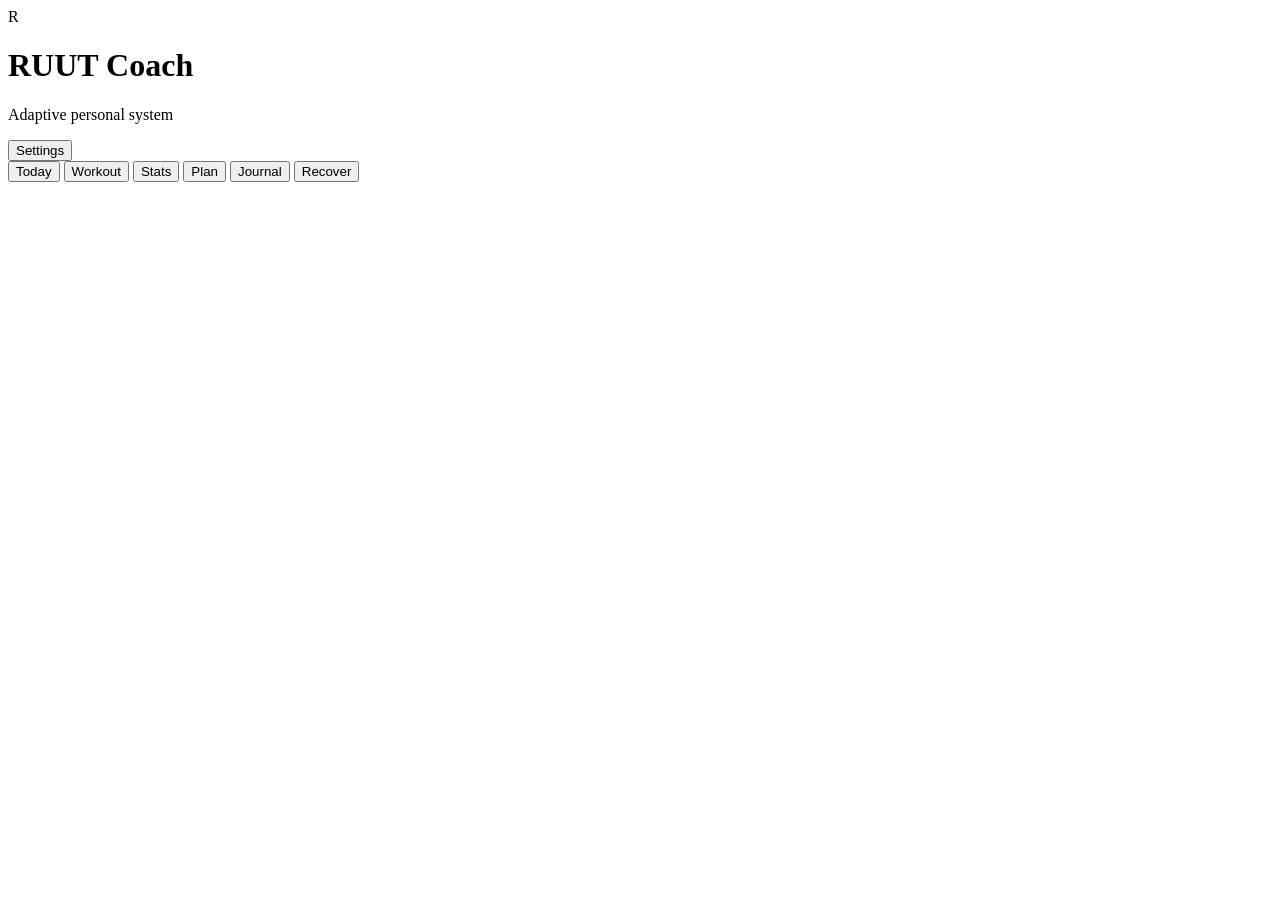
==== index.html @ 9e3dd66f "Add assets structure" ====
<!DOCTYPE html>
<html lang="en">
<head>
<meta charset="UTF-8" />
<meta name="viewport" content="width=device-width, initial-scale=1.0, viewport-fit=cover" />
<link rel="apple-touch-icon" href="./apple-touch-icon.png" />
<link rel="icon" type="image/png" sizes="32x32" href="./favicon-32x32.png" />
<link rel="icon" type="image/png" sizes="16x16" href="./favicon-16x16.png" />
<link rel="manifest" href="./manifest.webmanifest" />
<meta name="apple-mobile-web-app-capable" content="yes" />
<meta name="apple-mobile-web-app-status-bar-style" content="black-translucent" />
<meta name="apple-mobile-web-app-title" content="Run Coach" />
<meta name="theme-color" content="#050914" />
<title>Run Coach</title>
<link rel="stylesheet" href="./assets/css/styles.css" />
</head>
<body>
<div class="app">
<header>
  <div class="brand"><div class="logo">R</div><div><h1>RUUT Coach</h1><p class="muted small">Adaptive personal system</p></div></div>
  <button class="secondary smallbtn" onclick="openSettings()">Settings</button>
</header>
<main id="today" class="screen active"></main>
<main id="workout" class="screen"></main>
<main id="dashboard" class="screen"></main>
<main id="plan" class="screen"></main>
<main id="journal" class="screen"></main>
<main id="recover" class="screen"></main>
<nav>
  <button class="active" onclick="showScreen('today',this)">Today</button>
  <button onclick="showScreen('workout',this)">Workout</button>
  <button onclick="showScreen('dashboard',this)">Stats</button>
  <button onclick="showScreen('plan',this)">Plan</button>
  <button onclick="showScreen('journal',this)">Journal</button>
  <button onclick="showScreen('recover',this)">Recover</button>
</nav>
</div>
<div id="modal" class="modal" onclick="closeModal(event)"><div class="card" onclick="event.stopPropagation()"><div id="modalContent"></div></div></div>

<script src="./assets/js/app.js" defer></script>
</body>
</html>
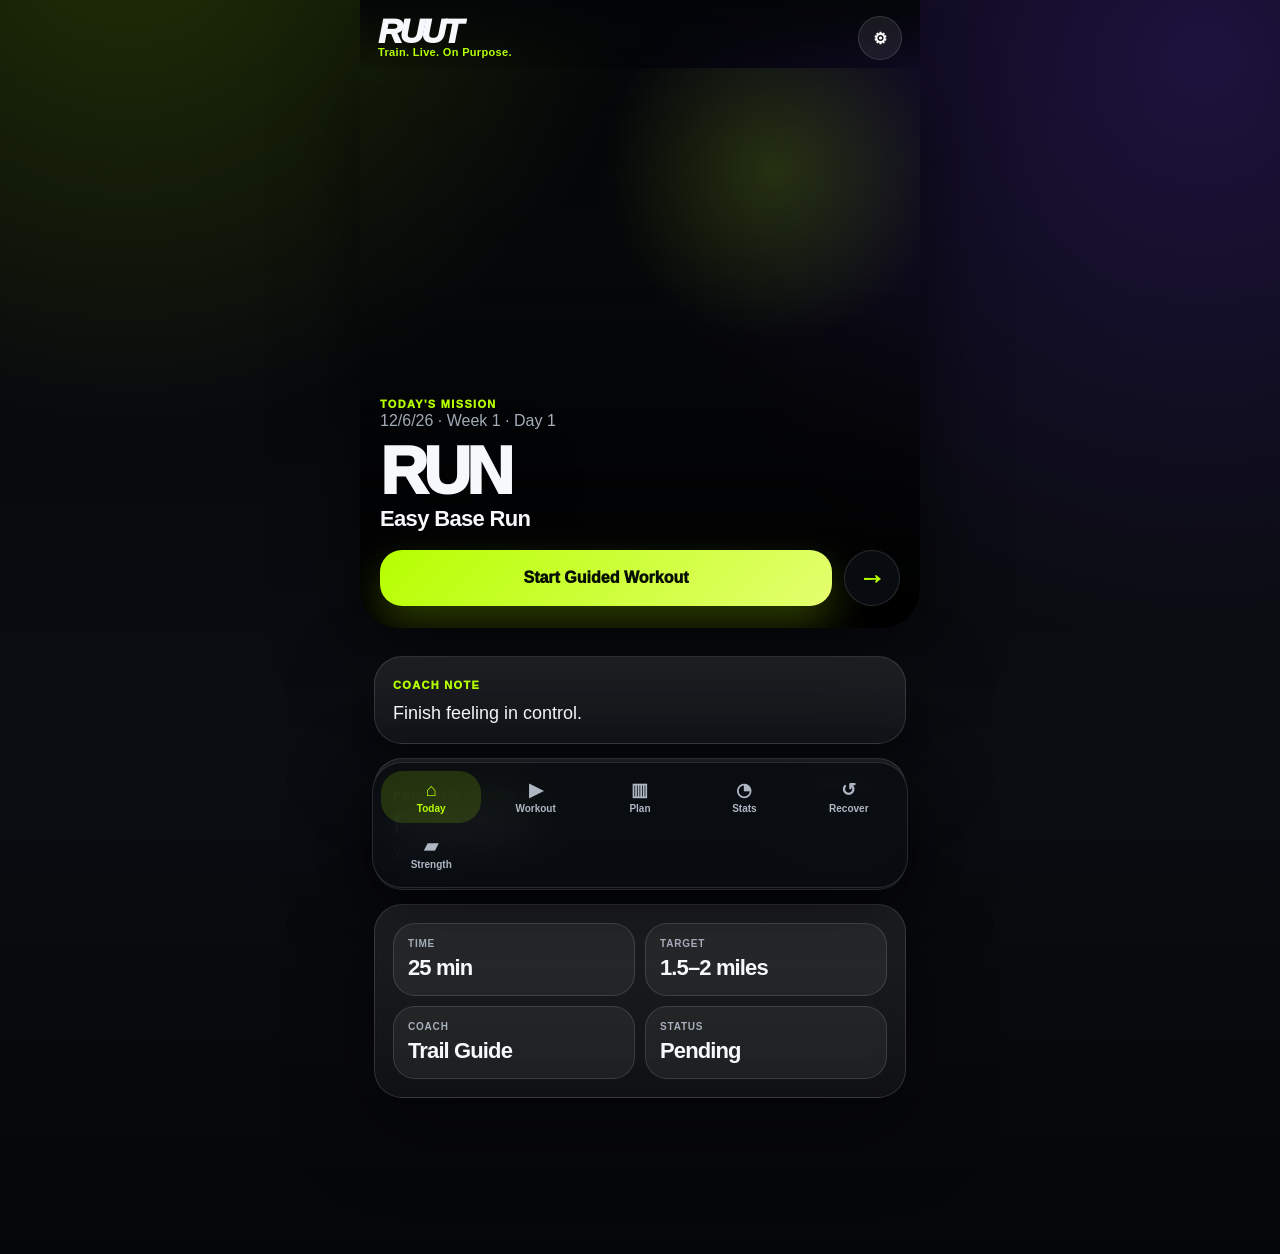
==== commit 947adfc0: "Add strength tracking foundation" ====
--- a/index.html
+++ b/index.html
@@ -9,30 +9,30 @@
 <link rel="manifest" href="./manifest.webmanifest" />
 <meta name="apple-mobile-web-app-capable" content="yes" />
 <meta name="apple-mobile-web-app-status-bar-style" content="black-translucent" />
-<meta name="apple-mobile-web-app-title" content="Run Coach" />
+<meta name="apple-mobile-web-app-title" content="RUUT" />
 <meta name="theme-color" content="#050914" />
-<title>Run Coach</title>
+<title>RUUT</title>
 <link rel="stylesheet" href="./assets/css/styles.css" />
 </head>
 <body>
 <div class="app">
 <header>
-  <div class="brand"><div class="logo">R</div><div><h1>RUUT Coach</h1><p class="muted small">Adaptive personal system</p></div></div>
+  <div class="brand"><div class="logo">R</div><div><h1>RUUT</h1><p class="muted small">Train. Live. On Purpose.</p></div></div>
   <button class="secondary smallbtn" onclick="openSettings()">Settings</button>
 </header>
 <main id="today" class="screen active"></main>
 <main id="workout" class="screen"></main>
 <main id="dashboard" class="screen"></main>
 <main id="plan" class="screen"></main>
-<main id="journal" class="screen"></main>
 <main id="recover" class="screen"></main>
+<main id="strength" class="screen"></main>
 <nav>
   <button class="active" onclick="showScreen('today',this)">Today</button>
   <button onclick="showScreen('workout',this)">Workout</button>
   <button onclick="showScreen('dashboard',this)">Stats</button>
   <button onclick="showScreen('plan',this)">Plan</button>
-  <button onclick="showScreen('journal',this)">Journal</button>
   <button onclick="showScreen('recover',this)">Recover</button>
+  <button onclick="showScreen('strength',this)">Strength</button>
 </nav>
 </div>
 <div id="modal" class="modal" onclick="closeModal(event)"><div class="card" onclick="event.stopPropagation()"><div id="modalContent"></div></div></div>
--- a/assets/css/styles.css
+++ b/assets/css/styles.css
@@ -0,0 +1,725 @@
+:root{
+  --bg:#050914;--panel:#101b2f;--panel2:#16243d;--glass:rgba(255,255,255,.075);
+  --text:#f7f9fd;--muted:#9aa8bd;--soft:#c8d3e2;--accent:#63e6be;--accent2:#7aa2ff;
+  --gold:#ffd166;--purple:#a78bfa;--danger:#ff6b6b;--line:rgba(255,255,255,.12);
+  --shadow:0 20px 50px rgba(0,0,0,.38);--radius:26px
+}
+*{box-sizing:border-box}
+body{
+  margin:0;min-height:100vh;color:var(--text);
+  font-family:-apple-system,BlinkMacSystemFont,"SF Pro Display","Segoe UI",sans-serif;
+  -webkit-font-smoothing:antialiased;padding:env(safe-area-inset-top) 16px env(safe-area-inset-bottom);
+  background:
+    radial-gradient(circle at 12% -10%,rgba(99,230,190,.25),transparent 34%),
+    radial-gradient(circle at 100% 0%,rgba(122,162,255,.22),transparent 32%),
+    radial-gradient(circle at 50% 100%,rgba(167,139,250,.12),transparent 35%),
+    linear-gradient(160deg,#050914,#07101f 45%,#030611)
+}
+.app{max-width:560px;margin:0 auto;min-height:100vh;display:flex;flex-direction:column;gap:14px;padding:16px 0 22px}
+header{display:flex;justify-content:space-between;align-items:center;gap:12px}
+.brand{display:flex;align-items:center;gap:12px}
+.logo{width:46px;height:46px;border-radius:18px;background:linear-gradient(135deg,var(--accent),var(--accent2));display:grid;place-items:center;color:#06101f;font-weight:950;box-shadow:var(--shadow)}
+h1,h2,h3,p{margin:0} h1{font-size:22px;letter-spacing:-.03em} h2{font-size:28px;letter-spacing:-.045em;line-height:1.02} h3{font-size:18px}
+.muted{color:var(--muted)} .soft{color:var(--soft)} .small{font-size:13px}.tiny{font-size:12px}
+.card{background:linear-gradient(180deg,rgba(255,255,255,.085),rgba(255,255,255,.035));border:1px solid var(--line);border-radius:var(--radius);padding:18px;box-shadow:var(--shadow);backdrop-filter:blur(16px)}
+.hero{display:grid;gap:16px}.grid{display:grid;gap:12px}.grid.two{grid-template-columns:1fr 1fr}.grid.three{grid-template-columns:repeat(3,1fr)}
+.pill-row{display:flex;flex-wrap:wrap;gap:8px}.pill{padding:7px 10px;border-radius:999px;background:rgba(255,255,255,.08);border:1px solid var(--line);color:var(--muted);font-size:13px}.pill.accent{color:#07101f;background:var(--accent);border-color:transparent;font-weight:850}.pill.run{color:#06101f;background:var(--accent);font-weight:850}.pill.bodyweight{color:#211700;background:var(--gold);font-weight:850}.pill.rest{color:#160e2f;background:var(--purple);font-weight:850}
+.stat{background:rgba(255,255,255,.055);border:1px solid var(--line);border-radius:20px;padding:14px}.stat strong{display:block;font-size:23px;letter-spacing:-.03em}
+button{border:0;border-radius:18px;padding:15px 16px;font-size:16px;font-weight:850;color:#07101f;background:var(--accent);cursor:pointer;width:100%;touch-action:manipulation}
+button.secondary{background:rgba(255,255,255,.08);color:var(--text);border:1px solid var(--line)}button.gold{background:var(--gold);color:#211700}button.danger{background:rgba(255,107,107,.14);color:#ffb3b3;border:1px solid rgba(255,107,107,.35)}button.smallbtn{width:auto;padding:10px 12px;font-size:13px}
+nav{position:sticky;bottom:12px;display:grid;grid-template-columns:repeat(6,1fr);gap:7px;background:rgba(8,15,30,.78);backdrop-filter:blur(20px);border:1px solid var(--line);border-radius:24px;padding:8px;margin-top:auto;z-index:10}
+nav button{background:transparent;color:var(--muted);border:0;padding:10px 3px;border-radius:16px;font-size:11px;font-weight:850}nav button.active{background:rgba(99,230,190,.18);color:var(--accent)}
+.screen{display:none;gap:14px}.screen.active{display:grid}
+.exercise{display:flex;justify-content:space-between;align-items:center;padding:13px 0;border-bottom:1px solid var(--line);gap:12px}.exercise:last-child{border-bottom:0}
+.detail{padding:13px;border-radius:18px;background:rgba(0,0,0,.16);border:1px solid var(--line);display:grid;gap:4px}
+.workout-mode{text-align:center;padding:24px 18px;display:grid;gap:20px}.timer{font-size:78px;line-height:.95;letter-spacing:-.085em;font-weight:950;font-variant-numeric:tabular-nums}.cue{font-size:40px;font-weight:950;letter-spacing:-.05em}
+.progress-bar{height:12px;background:rgba(255,255,255,.08);border-radius:999px;overflow:hidden;border:1px solid var(--line)}.progress-fill{height:100%;background:linear-gradient(90deg,var(--accent),var(--accent2));width:0%;transition:width .4s ease}
+.list{display:grid;gap:8px}.row{display:flex;justify-content:space-between;align-items:center;padding:12px;background:rgba(255,255,255,.045);border:1px solid var(--line);border-radius:16px;gap:12px}.complete{color:var(--accent);font-weight:950}
+.ring{height:94px;width:94px;border-radius:999px;display:grid;place-items:center;background:conic-gradient(var(--accent) var(--pct),rgba(255,255,255,.1) 0);margin:auto}.ring span{height:72px;width:72px;border-radius:999px;background:#07101f;display:grid;place-items:center;font-weight:950}
+.badge{padding:12px;border-radius:18px;background:rgba(255,255,255,.055);border:1px solid var(--line)}.badge.locked{opacity:.45}.guide-card{padding:14px;border-radius:20px;background:rgba(255,255,255,.055);border:1px solid var(--line);display:grid;gap:8px}.guide-icon{font-size:28px}.guide-card ul{margin:4px 0 0 18px;padding:0;color:var(--muted)}.guide-card li{margin:4px 0}.guide-mini{display:flex;gap:8px;flex-wrap:wrap}.guide-mini span{font-size:12px;padding:5px 8px;border-radius:999px;background:rgba(255,255,255,.07);color:var(--soft)}
+.modal{position:fixed;inset:0;background:rgba(0,0,0,.72);display:none;place-items:center;padding:18px;z-index:100}.modal.active{display:grid}.modal .card{width:100%;max-width:480px;max-height:88vh;overflow:auto}
+select,textarea,input{width:100%;border-radius:14px;padding:12px;background:#07101f;color:white;border:1px solid var(--line);font-size:16px}textarea{height:180px}
+.dot{width:9px;height:9px;border-radius:999px;background:var(--danger);display:inline-block}.dot.on{background:var(--accent)}
+@media(max-width:390px){.timer{font-size:62px}.cue{font-size:32px}h2{font-size:24px}.grid.three{grid-template-columns:1fr}}
+
+.demo-gif{width:100%;min-height:150px;border-radius:18px;border:1px solid var(--line);background:radial-gradient(circle at 50% 35%,rgba(99,230,190,.18),transparent 34%),linear-gradient(135deg,rgba(255,255,255,.08),rgba(255,255,255,.025));display:grid;place-items:center;overflow:hidden;color:var(--muted);font-weight:850;text-align:center}
+.demo-gif img{width:100%;height:100%;object-fit:cover;display:block}
+.demo-gif .fallback{padding:24px}
+.demo-steps{margin:0;padding-left:20px;color:var(--soft);display:grid;gap:6px}
+.challenge-active{border-color:rgba(99,230,190,.55);background:rgba(99,230,190,.09)}
+.recovery-card{border-left:4px solid var(--accent)}
+.stretch-card{border-left:4px solid var(--purple)}
+.visual-glow{box-shadow:0 0 0 1px rgba(99,230,190,.12),0 24px 60px rgba(0,0,0,.42)}
+
+
+/* ---------- V6 PRODUCT VISUALS ---------- */
+.mode-banner{
+  position:relative;
+  overflow:hidden;
+  padding:20px;
+  border-radius:28px;
+  border:1px solid var(--line);
+  background:
+    radial-gradient(circle at 15% 0%,rgba(99,230,190,.24),transparent 34%),
+    radial-gradient(circle at 90% 20%,rgba(122,162,255,.18),transparent 30%),
+    rgba(255,255,255,.055);
+}
+.mode-banner:after{
+  content:"";
+  position:absolute;
+  inset:auto -40px -70px auto;
+  width:190px;
+  height:190px;
+  border-radius:999px;
+  background:rgba(255,255,255,.045);
+}
+.mode-run{box-shadow:0 0 0 1px rgba(99,230,190,.14),0 24px 80px rgba(99,230,190,.08)}
+.mode-bodyweight{box-shadow:0 0 0 1px rgba(255,209,102,.15),0 24px 80px rgba(255,209,102,.08)}
+.mode-rest{box-shadow:0 0 0 1px rgba(167,139,250,.15),0 24px 80px rgba(167,139,250,.08)}
+.big-action-row{display:grid;grid-template-columns:1.3fr .7fr;gap:10px}
+.metric-card{
+  background:linear-gradient(180deg,rgba(255,255,255,.09),rgba(255,255,255,.04));
+  border:1px solid var(--line);
+  border-radius:22px;
+  padding:16px;
+}
+.metric-card strong{font-size:28px;letter-spacing:-.05em;display:block}
+.metric-card span{color:var(--muted);font-size:12px}
+.challenge-bar{height:10px;background:rgba(255,255,255,.09);border-radius:999px;overflow:hidden;border:1px solid var(--line);margin-top:8px}
+.challenge-fill{height:100%;background:linear-gradient(90deg,var(--accent),var(--accent2))}
+.challenge-card{display:grid;gap:8px;padding:14px;border-radius:20px;background:rgba(255,255,255,.05);border:1px solid var(--line)}
+.challenge-card.active{border-color:rgba(99,230,190,.55);background:rgba(99,230,190,.09)}
+.challenge-card.complete{border-color:rgba(255,209,102,.55);background:rgba(255,209,102,.09)}
+.demo-grid{display:grid;grid-template-columns:repeat(2,1fr);gap:10px}
+.demo-tile{padding:13px;border-radius:18px;border:1px solid var(--line);background:rgba(255,255,255,.05);display:grid;gap:8px}
+.asset-note{font-family:ui-monospace,SFMono-Regular,Menlo,monospace;font-size:12px;color:var(--muted);background:rgba(0,0,0,.22);border:1px solid var(--line);border-radius:14px;padding:10px;overflow:auto}
+.timeline{display:grid;gap:8px}
+.timeline-item{display:flex;gap:10px;align-items:flex-start;padding:10px;border-radius:16px;background:rgba(255,255,255,.045);border:1px solid var(--line)}
+.timeline-dot{width:12px;height:12px;border-radius:999px;background:var(--accent);margin-top:4px;flex:0 0 12px}
+@media(max-width:390px){.demo-grid,.big-action-row{grid-template-columns:1fr}}
+
+
+/* ---------- V7 STRETCH SYSTEM ---------- */
+.stretch-panel{
+  border-radius:22px;
+  padding:14px;
+  background:rgba(255,255,255,.055);
+  border:1px solid var(--line);
+  display:grid;
+  gap:8px;
+}
+.stretch-panel.dynamic{border-left:4px solid var(--accent)}
+.stretch-panel.static{border-left:4px solid var(--purple)}
+.stretch-panel.flexibility{border-left:4px solid var(--gold)}
+.stretch-meta{display:flex;gap:8px;flex-wrap:wrap}
+.stretch-chip{font-size:12px;color:var(--muted);border:1px solid var(--line);background:rgba(0,0,0,.16);border-radius:999px;padding:5px 8px}
+.instruction-list{margin:0;padding-left:20px;display:grid;gap:6px;color:var(--soft)}
+.no-gif-note{padding:12px;border:1px solid var(--line);background:rgba(0,0,0,.18);border-radius:16px;color:var(--muted);font-size:13px}
+
+
+/* ---------- V8 RUN INTELLIGENCE + COCKPIT + PREMIUM UI ---------- */
+body{
+  background:
+    radial-gradient(circle at 12% -8%,rgba(99,230,190,.28),transparent 34%),
+    radial-gradient(circle at 90% 3%,rgba(122,162,255,.22),transparent 30%),
+    radial-gradient(circle at 50% 105%,rgba(255,209,102,.10),transparent 34%),
+    linear-gradient(160deg,#030611,#07101f 44%,#02030a)!important;
+}
+.card,.mode-banner{
+  box-shadow:0 28px 80px rgba(0,0,0,.46), inset 0 1px 0 rgba(255,255,255,.05);
+}
+.cockpit{
+  min-height:calc(100vh - 150px);
+  display:grid;
+  align-content:center;
+  gap:18px;
+  text-align:center;
+  padding:22px 18px;
+}
+.cockpit-top{
+  display:flex;
+  justify-content:center;
+  gap:8px;
+  flex-wrap:wrap;
+}
+.cockpit .cue{
+  font-size:48px;
+  line-height:.94;
+}
+.cockpit .timer{
+  font-size:92px;
+  text-shadow:0 14px 45px rgba(0,0,0,.38);
+}
+.cockpit-message{
+  font-size:17px;
+  line-height:1.35;
+  color:var(--soft);
+  min-height:46px;
+}
+.cockpit-controls{
+  display:grid;
+  grid-template-columns:1fr 1fr;
+  gap:10px;
+}
+.cockpit-start{
+  grid-column:1/-1;
+}
+.phase-card{
+  border:1px solid var(--line);
+  border-radius:22px;
+  padding:14px;
+  background:rgba(255,255,255,.052);
+  text-align:left;
+}
+.phase-card strong{display:block;margin-bottom:4px}
+.reflection-grid{display:grid;gap:10px}
+.choice-grid{display:grid;grid-template-columns:repeat(2,1fr);gap:8px}
+.choice-btn{background:rgba(255,255,255,.08);color:var(--text);border:1px solid var(--line);font-size:14px;padding:12px}
+.choice-btn.selected{background:var(--accent);color:#07101f}
+.run-mode-card{
+  border-radius:22px;
+  padding:14px;
+  border:1px solid var(--line);
+  background:rgba(255,255,255,.05);
+  display:grid;
+  gap:6px;
+}
+.route-tip{
+  padding:12px;
+  border-radius:18px;
+  background:rgba(99,230,190,.08);
+  border:1px solid rgba(99,230,190,.20);
+  color:var(--soft);
+}
+@media(max-width:390px){
+  .cockpit .cue{font-size:38px}
+  .cockpit .timer{font-size:72px}
+  .cockpit-controls{grid-template-columns:1fr}
+}
+
+
+/* ---------- V15.0 PREMIUM UI REBUILD ---------- */
+:root{
+  --v15-bg:#040609;
+  --v15-surface:#0a0f16;
+  --v15-panel:rgba(255,255,255,.075);
+  --v15-panel2:rgba(255,255,255,.105);
+  --v15-line:rgba(255,255,255,.13);
+  --v15-text:#f7f8fb;
+  --v15-muted:#a7b0bd;
+  --v15-lime:#b6ff00;
+  --v15-purple:#7940ff;
+  --v15-cyan:#67e8f9;
+  --v15-shadow:0 28px 80px rgba(0,0,0,.52);
+}
+body.ruut-v15{
+  padding:env(safe-area-inset-top) 0 env(safe-area-inset-bottom)!important;
+  background:
+    radial-gradient(circle at 10% -8%,rgba(182,255,0,.18),transparent 30%),
+    radial-gradient(circle at 94% 4%,rgba(121,64,255,.22),transparent 35%),
+    linear-gradient(180deg,#030507,#0b0d12 60%,#050608)!important;
+  color:var(--v15-text)!important;
+  overflow-x:hidden;
+}
+body.ruut-v15 .app{
+  max-width:560px!important;
+  padding:0 0 18px!important;
+  gap:0!important;
+}
+body.ruut-v15 header{
+  position:sticky!important;
+  top:0!important;
+  z-index:80!important;
+  padding:16px 18px 8px!important;
+  background:linear-gradient(180deg,rgba(3,5,7,.92),rgba(3,5,7,.55),transparent)!important;
+  backdrop-filter:blur(18px)!important;
+}
+.v15-header-brand{display:grid;gap:0;cursor:pointer}
+.v15-wordmark{
+  font-size:34px;
+  line-height:.82;
+  font-weight:950;
+  font-style:italic;
+  letter-spacing:-.09em;
+}
+.v15-subbrand{
+  font-size:11px;
+  color:var(--v15-lime);
+  font-weight:800;
+  letter-spacing:.03em;
+}
+.v15-settings-button{
+  width:44px!important;
+  height:44px!important;
+  border-radius:50%!important;
+  padding:0!important;
+  background:rgba(255,255,255,.08)!important;
+  color:white!important;
+  border:1px solid var(--v15-line)!important;
+  box-shadow:none!important;
+}
+body.ruut-v15 nav{
+  position:sticky!important;
+  bottom:12px!important;
+  display:grid!important;
+  grid-template-columns:repeat(5,1fr)!important;
+  gap:4px!important;
+  margin:12px 12px 0!important;
+  padding:8px!important;
+  border-radius:30px!important;
+  background:rgba(7,10,15,.82)!important;
+  border:1px solid var(--v15-line)!important;
+  backdrop-filter:blur(22px)!important;
+  box-shadow:0 16px 50px rgba(0,0,0,.4)!important;
+}
+body.ruut-v15 nav button{
+  display:flex!important;
+  flex-direction:column!important;
+  gap:4px!important;
+  align-items:center!important;
+  justify-content:center!important;
+  min-height:52px!important;
+  border-radius:22px!important;
+  background:transparent!important;
+  color:#aeb7c3!important;
+  font-size:10px!important;
+  padding:4px!important;
+}
+body.ruut-v15 nav button b{font-size:18px;line-height:1}
+body.ruut-v15 nav button.active{
+  background:rgba(182,255,0,.15)!important;
+  color:var(--v15-lime)!important;
+}
+body.ruut-v15 .screen{
+  padding:0 14px 0!important;
+  display:none;
+  gap:14px;
+}
+body.ruut-v15 .screen.active{display:grid!important}
+body.ruut-v15 #journal{display:none!important}
+
+.v15-chip,.v15-kicker{
+  display:inline-flex;
+  color:var(--v15-lime);
+  font-size:11px;
+  font-weight:950;
+  text-transform:uppercase;
+  letter-spacing:.12em;
+}
+.v15-meta-line,.v15-muted{
+  color:var(--v15-muted);
+}
+.v15-panel{
+  border-radius:28px;
+  padding:18px;
+  background:linear-gradient(180deg,rgba(255,255,255,.085),rgba(255,255,255,.04));
+  border:1px solid var(--v15-line);
+  box-shadow:var(--v15-shadow);
+  backdrop-filter:blur(18px);
+}
+.v15-today-hero{
+  min-height:560px;
+  position:relative;
+  overflow:hidden;
+  border-radius:0 0 38px 38px;
+  margin:0 -14px 14px;
+  box-shadow:var(--v15-shadow);
+}
+.v15-hero-bg{
+  position:absolute;
+  inset:0;
+  background:
+    linear-gradient(180deg,rgba(0,0,0,.05),rgba(0,0,0,.18) 38%,rgba(0,0,0,.74) 78%,rgba(0,0,0,.96)),
+    url("https://images.unsplash.com/photo-1500530855697-b586d89ba3ee?auto=format&fit=crop&w=1000&q=80");
+  background-size:cover;
+  background-position:center;
+  filter:saturate(1.08) contrast(1.06);
+}
+.v15-hero-shade{position:absolute;inset:0;background:radial-gradient(circle at 74% 18%,rgba(182,255,0,.16),transparent 28%)}
+.v15-hero-content{
+  position:relative;
+  z-index:1;
+  min-height:560px;
+  display:flex;
+  flex-direction:column;
+  justify-content:flex-end;
+  padding:120px 20px 22px;
+}
+.v15-hero-title{
+  font-size:66px!important;
+  line-height:.82!important;
+  font-weight:950!important;
+  letter-spacing:-.07em!important;
+  text-transform:uppercase;
+  margin:14px 0 8px!important;
+  text-shadow:0 20px 60px rgba(0,0,0,.8);
+}
+.v15-hero-subtitle{
+  font-size:22px;
+  font-weight:900;
+  letter-spacing:-.03em;
+}
+.v15-hero-bottom{display:grid;grid-template-columns:1fr 56px;gap:12px;margin-top:18px}
+.v15-primary-action,.v15-secondary-action,.v15-round-action{
+  border:0!important;
+  font-weight:950!important;
+  border-radius:22px!important;
+  min-height:54px!important;
+}
+.v15-primary-action{
+  color:#071000!important;
+  background:linear-gradient(135deg,var(--v15-lime),#e4ff70)!important;
+  box-shadow:0 18px 42px rgba(182,255,0,.24)!important;
+}
+.v15-secondary-action{
+  color:white!important;
+  background:rgba(255,255,255,.09)!important;
+  border:1px solid var(--v15-line)!important;
+  box-shadow:none!important;
+}
+.v15-round-action{
+  width:56px!important;height:56px!important;border-radius:50%!important;
+  color:var(--v15-lime)!important;background:#080b10!important;border:1px solid var(--v15-line)!important;
+  font-size:26px!important;padding:0!important;box-shadow:none!important;
+}
+.v15-coach-card p{font-size:18px;line-height:1.35;margin-top:8px}
+.v15-split{display:flex;align-items:center;justify-content:space-between;gap:18px}
+.v15-split h3,.v15-panel h3{font-size:28px!important;letter-spacing:-.05em!important;margin:4px 0!important}
+.v15-ring{
+  --pct:50%;
+  width:94px;height:94px;border-radius:50%;
+  background:conic-gradient(var(--v15-lime) var(--pct),rgba(255,255,255,.12) 0);
+  display:grid;place-items:center;flex:0 0 auto;
+}
+.v15-ring.large{width:132px;height:132px}
+.v15-ring span{
+  width:72px;height:72px;border-radius:50%;background:#080b10;display:grid;place-items:center;font-weight:950;color:white;
+}
+.v15-ring.large span{width:102px;height:102px;font-size:24px}
+.v15-metric-grid{display:grid;grid-template-columns:1fr 1fr;gap:10px}
+.v15-metric-grid>div{
+  padding:14px;border-radius:22px;background:rgba(255,255,255,.055);border:1px solid var(--v15-line);
+}
+.v15-metric-grid span{
+  display:block;color:var(--v15-muted);font-size:10px;font-weight:900;text-transform:uppercase;letter-spacing:.08em;margin-bottom:6px;
+}
+.v15-metric-grid strong{font-size:22px;letter-spacing:-.04em}
+.v15-exercise-list{display:grid;gap:8px;margin-top:14px}
+.v15-exercise-row{display:flex;justify-content:space-between;gap:12px;padding:12px 0;border-top:1px solid var(--v15-line)}
+.v15-workout-cockpit{
+  min-height:calc(100vh - 108px);
+  border-radius:0 0 38px 38px;
+  margin:0 -14px 14px;
+  padding:84px 20px 24px;
+  display:flex;
+  flex-direction:column;
+  justify-content:space-between;
+  text-align:center;
+  background:
+    radial-gradient(circle at 50% 26%,rgba(182,255,0,.17),transparent 33%),
+    radial-gradient(circle at 84% 0%,rgba(121,64,255,.22),transparent 34%),
+    linear-gradient(180deg,#050608,#10161d);
+}
+.v15-cockpit-top h2{
+  font-size:48px!important;
+  line-height:.88!important;
+  font-weight:950!important;
+  text-transform:uppercase;
+  letter-spacing:-.065em!important;
+}
+.v15-timer-ring{
+  width:282px;height:282px;border-radius:50%;margin:0 auto;
+  background:conic-gradient(var(--v15-lime) 0%,rgba(255,255,255,.1) 0);
+  display:grid;place-items:center;
+  box-shadow:0 0 70px rgba(182,255,0,.13);
+}
+.v15-timer-ring>div{
+  width:232px;height:232px;border-radius:50%;background:#070a0f;display:grid;place-items:center;border:1px solid rgba(255,255,255,.09);
+}
+body.ruut-v15 .timer{font-size:78px!important}
+.v15-workout-message{min-height:52px;color:#c8d1dc;font-size:17px!important;line-height:1.35!important}
+.v15-awake-pill{display:inline-flex;justify-content:center;gap:7px;align-items:center;margin:0 auto;color:var(--v15-muted);font-size:12px}
+.v15-cockpit-actions{display:grid;gap:10px}
+.v15-action-row{display:grid;grid-template-columns:1fr 1fr;gap:10px}
+.v15-screen-head{padding:34px 4px 4px}
+.v15-screen-head h2{
+  font-size:58px!important;
+  line-height:.85!important;
+  font-weight:950!important;
+  letter-spacing:-.075em!important;
+  text-transform:uppercase;
+}
+.v15-phase,.v15-recover-tile{
+  min-height:132px;border-radius:28px;position:relative;overflow:hidden;padding:20px;margin-bottom:12px;border:1px solid var(--v15-line);box-shadow:var(--v15-shadow);
+}
+.v15-phase{background:#111827}
+.v15-phase-bg{
+  position:absolute;inset:0;
+  background:
+    linear-gradient(90deg,rgba(0,0,0,.42),rgba(0,0,0,.08)),
+    url("https://images.unsplash.com/photo-1500534314209-a25ddb2bd429?auto=format&fit=crop&w=900&q=80");
+  background-size:cover;background-position:center;opacity:.55;
+}
+.v15-phase.active .v15-phase-bg{opacity:.72}
+.v15-phase-content{position:relative;z-index:1}
+.v15-phase h3,.v15-recover-tile h3{
+  font-size:36px!important;line-height:.9!important;letter-spacing:-.055em!important;text-transform:uppercase;margin:10px 0 2px!important;
+}
+.v15-phase-progress{height:8px;background:rgba(255,255,255,.16);border-radius:999px;margin-top:14px;overflow:hidden}
+.v15-phase-progress div{height:100%;background:var(--v15-lime);border-radius:999px}
+.v15-big-stat{display:flex;align-items:center;gap:18px}
+.v15-sparkline{height:120px}
+.v15-recover-tile{
+  display:flex;justify-content:space-between;align-items:center;background:linear-gradient(180deg,rgba(255,255,255,.085),rgba(255,255,255,.04));
+}
+.v15-recover-icon{font-size:40px;color:var(--v15-cyan);opacity:.9}
+.v15-settings-list{display:grid;gap:12px;margin-top:14px}
+.v15-settings-list label{display:grid;gap:7px;color:var(--v15-muted);font-size:13px}
+body.ruut-v15 select, body.ruut-v15 input, body.ruut-v15 textarea{
+  background:rgba(255,255,255,.08)!important;border:1px solid var(--v15-line)!important;color:white!important;border-radius:16px!important;
+}
+@media(max-width:390px){
+  .v15-hero-title{font-size:56px!important}
+  .v15-timer-ring{width:248px;height:248px}
+  .v15-timer-ring>div{width:206px;height:206px}
+  body.ruut-v15 .timer{font-size:64px!important}
+}
+
+/* ---------- V15.1 USABILITY FIXES ---------- */
+.ruut-v15 select,
+.ruut-v15 option,
+.modal select,
+.modal option{
+  background:#0b1018 !important;
+  color:#f7fbff !important;
+  -webkit-text-fill-color:#f7fbff !important;
+}
+.ruut-v15 select:focus,
+.modal select:focus{
+  outline:2px solid rgba(182,255,0,.55) !important;
+  border-color:rgba(182,255,0,.55) !important;
+}
+.v15-position-row{
+  display:grid;
+  grid-template-columns:1fr auto;
+  gap:10px;
+  align-items:center;
+  padding:10px 0 2px;
+}
+.v15-position-row span{
+  color:#f7fbff;
+  font-weight:850;
+}
+.v15-week-detail{
+  display:grid;
+  grid-template-columns:1fr auto;
+  gap:12px;
+  align-items:center;
+  padding:12px;
+  border-radius:18px;
+  background:rgba(255,255,255,.06);
+  border:1px solid rgba(255,255,255,.12);
+}
+.v15-week-detail.done{
+  border-color:rgba(182,255,0,.45);
+  background:rgba(182,255,0,.08);
+}
+.v15-recover-tile{cursor:pointer}
+.v15-recover-tile:active{transform:scale(.985)}
+
+/* ---------- V15.3.1 SUBWINDOW VISUAL FIX ---------- */
+body.ruut-v15 .modal{
+  padding:18px!important;
+  background:rgba(0,0,0,.82)!important;
+  backdrop-filter:blur(18px)!important;
+}
+body.ruut-v15 .modal > .card,
+body.ruut-v15 .modal .card{
+  width:min(92vw,430px)!important;
+  max-height:88vh!important;
+  overflow:auto!important;
+  padding:0!important;
+  border-radius:30px!important;
+  border:1px solid rgba(255,255,255,.14)!important;
+  background:
+    radial-gradient(circle at 76% 0%,rgba(182,255,0,.14),transparent 30%),
+    radial-gradient(circle at 10% 0%,rgba(121,64,255,.15),transparent 32%),
+    linear-gradient(180deg,rgba(16,20,27,.98),rgba(5,7,10,.98))!important;
+  box-shadow:0 30px 100px rgba(0,0,0,.72), inset 0 1px 0 rgba(255,255,255,.07)!important;
+}
+body.ruut-v15 #modalContent{padding:20px!important;display:grid!important;gap:14px!important}
+body.ruut-v15 .v1531-modal-hero{
+  margin:-20px -20px 4px!important;
+  min-height:150px;
+  padding:22px 20px 18px;
+  display:flex;
+  flex-direction:column;
+  justify-content:flex-end;
+  border-radius:30px 30px 24px 24px;
+  overflow:hidden;
+  position:relative;
+  background:
+    linear-gradient(180deg,rgba(0,0,0,.05),rgba(0,0,0,.86)),
+    url("https://images.unsplash.com/photo-1500534314209-a25ddb2bd429?auto=format&fit=crop&w=900&q=80");
+  background-size:cover;
+  background-position:center;
+}
+body.ruut-v15 .v1531-modal-hero.workout{
+  background:
+    linear-gradient(180deg,rgba(0,0,0,.05),rgba(0,0,0,.88)),
+    url("https://images.unsplash.com/photo-1517836357463-d25dfeac3438?auto=format&fit=crop&w=900&q=80");
+  background-size:cover;
+  background-position:center;
+}
+body.ruut-v15 .v1531-modal-hero.settings{background:radial-gradient(circle at 85% 0%,rgba(182,255,0,.18),transparent 36%),linear-gradient(160deg,#111722,#05070a)}
+body.ruut-v15 .v1531-kicker{color:var(--v15-lime);font-size:10px;font-weight:950;text-transform:uppercase;letter-spacing:.14em;margin-bottom:6px}
+body.ruut-v15 .v1531-title{font-size:46px!important;line-height:.84!important;letter-spacing:-.07em!important;text-transform:uppercase!important;margin:0!important;font-weight:950!important;color:#fff!important}
+body.ruut-v15 .v1531-sub{color:#b9c2ce;font-size:13px;line-height:1.38;margin-top:8px}
+body.ruut-v15 .v1531-panel,
+body.ruut-v15 .v1531-row,
+body.ruut-v15 .v1531-week-row,
+body.ruut-v15 .v1531-day-row{
+  border-radius:22px!important;
+  border:1px solid rgba(255,255,255,.12)!important;
+  background:linear-gradient(180deg,rgba(255,255,255,.075),rgba(255,255,255,.035))!important;
+  box-shadow:0 14px 44px rgba(0,0,0,.32)!important;
+}
+body.ruut-v15 .v1531-row,
+body.ruut-v15 .v1531-week-row,
+body.ruut-v15 .v1531-day-row{
+  width:100%!important;
+  min-height:74px!important;
+  padding:14px!important;
+  display:grid!important;
+  grid-template-columns:1fr auto!important;
+  gap:12px!important;
+  align-items:center!important;
+  text-align:left!important;
+  color:white!important;
+  background:linear-gradient(180deg,rgba(255,255,255,.075),rgba(255,255,255,.035))!important;
+  box-shadow:none!important;
+}
+body.ruut-v15 .v1531-week-row.active,
+body.ruut-v15 .v1531-day-row.active{
+  border-color:rgba(182,255,0,.6)!important;
+  background:linear-gradient(180deg,rgba(182,255,0,.16),rgba(182,255,0,.055))!important;
+}
+body.ruut-v15 .v1531-week-row h3,
+body.ruut-v15 .v1531-day-row h3,
+body.ruut-v15 .v1531-panel h3{
+  font-size:19px!important;
+  line-height:1.05!important;
+  letter-spacing:-.035em!important;
+  margin:2px 0 4px!important;
+  color:#fff!important;
+}
+body.ruut-v15 .v1531-week-row p,
+body.ruut-v15 .v1531-day-row p,
+body.ruut-v15 .v1531-panel p{margin:0!important;color:#aeb8c5!important;font-size:12px!important;line-height:1.35!important}
+body.ruut-v15 .v1531-chevron{font-size:26px;color:var(--v15-lime);line-height:1}
+body.ruut-v15 .v1531-stack{display:grid;gap:10px}
+body.ruut-v15 .v1531-actions{display:grid;grid-template-columns:1fr 1fr;gap:10px;margin-top:2px}
+body.ruut-v15 .v1531-actions.single{grid-template-columns:1fr}
+body.ruut-v15 .v1531-button-primary,
+body.ruut-v15 .v1531-button-secondary,
+body.ruut-v15 .v1531-mini{
+  border-radius:20px!important;
+  min-height:50px!important;
+  padding:12px 14px!important;
+  font-weight:950!important;
+  border:0!important;
+  width:100%!important;
+}
+body.ruut-v15 .v1531-button-primary{color:#071000!important;background:linear-gradient(135deg,var(--v15-lime),#e4ff70)!important;box-shadow:0 18px 42px rgba(182,255,0,.22)!important}
+body.ruut-v15 .v1531-button-secondary{color:white!important;background:rgba(255,255,255,.075)!important;border:1px solid rgba(255,255,255,.13)!important;box-shadow:none!important}
+body.ruut-v15 .v1531-mini{width:auto!important;min-height:42px!important;border-radius:999px!important;color:#071000!important;background:var(--v15-lime)!important;padding:9px 13px!important}
+body.ruut-v15 .v1531-settings-group{padding:14px;border-radius:22px;border:1px solid rgba(255,255,255,.12);background:rgba(255,255,255,.045);display:grid;gap:12px}
+body.ruut-v15 .v1531-settings-title{color:var(--v15-lime);font-size:10px;text-transform:uppercase;letter-spacing:.14em;font-weight:950}
+body.ruut-v15 .v1531-field{display:grid;gap:7px;color:#b9c2ce;font-size:12px;font-weight:850}
+body.ruut-v15 .v1531-field select{height:46px!important;padding:0 13px!important;border-radius:15px!important;background:#101720!important;color:#fff!important;border:1px solid rgba(255,255,255,.14)!important}
+body.ruut-v15 .v1531-check{display:flex;align-items:center;justify-content:space-between;gap:12px;color:#fff;font-weight:850;padding:3px 0}
+body.ruut-v15 .v1531-check input{width:22px!important;height:22px!important;accent-color:var(--v15-lime)}
+body.ruut-v15 .v1531-brief-item{padding:13px 14px;border-radius:20px;border:1px solid rgba(255,255,255,.12);background:rgba(255,255,255,.045)}
+body.ruut-v15 .v1531-brief-item strong{display:block;color:white;margin-bottom:5px}
+body.ruut-v15 .v1531-brief-item p{margin:0;color:#b9c2ce;line-height:1.38;font-size:13px}
+body.ruut-v15 .modal button:not(.v1531-button-primary):not(.v1531-button-secondary):not(.v1531-mini):not(.v15-primary-action):not(.v15-secondary-action):not(.v15-round-action){
+  background:rgba(255,255,255,.075)!important;
+  color:#fff!important;
+  border:1px solid rgba(255,255,255,.13)!important;
+  box-shadow:none!important;
+}
+
+
+/* ---------- V15.4 TRAINING LOG + RECOVERY GUIDANCE ---------- */
+.v154-panel{position:relative;overflow:hidden}
+.v154-empty{padding:24px;border-style:dashed!important}
+.v154-empty h3{font-size:28px;letter-spacing:-.04em;margin:6px 0}
+.v154-empty-mini{padding:16px;border-radius:18px;background:rgba(255,255,255,.045);color:var(--muted)}
+.v154-week-bars{display:grid;gap:10px;margin-top:10px}
+.v154-week-bar{display:grid;grid-template-columns:38px 1fr 42px;gap:10px;align-items:center;font-size:12px;color:var(--muted);font-weight:800}
+.v154-week-bar div{height:10px;border-radius:999px;background:rgba(255,255,255,.09);overflow:hidden;border:1px solid rgba(255,255,255,.08)}
+.v154-week-bar i{display:block;height:100%;border-radius:999px;background:linear-gradient(90deg,#b6ff00,#e8ff77)}
+.v154-week-bar b{color:#fff;text-align:right}
+.v154-history-list{display:grid;gap:10px;margin-top:12px}
+.v154-history-row{display:flex;justify-content:space-between;gap:12px;align-items:flex-start;padding:14px;border-radius:20px;background:rgba(255,255,255,.055);border:1px solid rgba(255,255,255,.11)}
+.v154-history-row strong{display:block;color:#fff;font-size:15px}
+.v154-history-row p{margin:4px 0 0;color:var(--muted);font-size:12px}
+.v154-history-row span{font-size:10px;text-transform:uppercase;font-weight:950;letter-spacing:.08em;color:#b6ff00;white-space:nowrap}
+.v154-recover-tile{min-height:132px}
+.v154-recovery-step{padding:18px;border-radius:24px;background:linear-gradient(180deg,rgba(255,255,255,.09),rgba(255,255,255,.04));border:1px solid rgba(255,255,255,.12);margin:14px 0}
+.v154-step-count{font-size:11px;text-transform:uppercase;letter-spacing:.12em;color:#b6ff00;font-weight:950}
+.v154-recovery-step h3{font-size:34px;letter-spacing:-.055em;line-height:.92;margin:8px 0;color:#fff}
+.v154-duration{display:inline-flex;border-radius:999px;padding:7px 10px;background:rgba(182,255,0,.13);border:1px solid rgba(182,255,0,.28);color:#dfff73;font-size:12px;font-weight:900;margin-bottom:10px}
+.v154-recovery-step p{color:#d8e0eb;line-height:1.45}
+.v1531-actions.single{grid-template-columns:1fr;margin-top:8px}
+.v154-debrief-block{padding:14px;border-bottom:1px solid rgba(255,255,255,.08)}
+.v154-debrief-block:last-child{border-bottom:0}
+.v154-choice-row{display:flex;gap:8px;flex-wrap:wrap;margin-top:10px}
+.v154-choice{width:auto!important;min-width:0!important;padding:10px 12px!important;border-radius:999px!important;background:rgba(255,255,255,.075)!important;color:#fff!important;border:1px solid rgba(255,255,255,.13)!important;box-shadow:none!important;font-size:12px!important}
+.v154-choice.selected,.choice-btn.selected{background:rgba(182,255,0,.18)!important;color:#dfff73!important;border-color:rgba(182,255,0,.45)!important}
+.v154-debrief-block textarea{min-height:110px;background:rgba(0,0,0,.28)!important;border:1px solid rgba(255,255,255,.14)!important;color:#fff!important}
+
+
+/* ---------- V15.5 STRENGTH TRACKING FOUNDATION ---------- */
+body.ruut-v15 .v155-strength-hero{
+  position:relative;overflow:hidden;min-height:240px;border-radius:34px;padding:22px;
+  display:flex;flex-direction:column;justify-content:flex-end;
+  background:
+    linear-gradient(180deg,rgba(0,0,0,.08),rgba(0,0,0,.84)),
+    url("https://images.unsplash.com/photo-1517838277536-f5f99be501cd?auto=format&fit=crop&w=900&q=80");
+  background-size:cover;background-position:center;
+  border:1px solid rgba(255,255,255,.12);box-shadow:0 24px 70px rgba(0,0,0,.42)
+}
+body.ruut-v15 .v155-strength-hero h2{font-size:58px!important;line-height:.82!important;letter-spacing:-.07em!important;text-transform:uppercase!important;margin:8px 0!important;color:#fff!important}
+body.ruut-v15 .v155-template-grid{display:grid;gap:12px;margin-top:14px}
+body.ruut-v15 .v155-template-card,
+body.ruut-v15 .v155-lift-card,
+body.ruut-v15 .v155-set-row,
+body.ruut-v15 .v155-history-row{
+  border-radius:24px;border:1px solid rgba(255,255,255,.12);background:linear-gradient(180deg,rgba(255,255,255,.08),rgba(255,255,255,.035));box-shadow:0 14px 44px rgba(0,0,0,.30)
+}
+body.ruut-v15 .v155-template-card{padding:18px;display:grid;gap:12px;cursor:pointer}
+body.ruut-v15 .v155-template-card h3{font-size:28px!important;line-height:.9!important;letter-spacing:-.045em!important;margin:0!important;text-transform:uppercase;color:#fff!important}
+body.ruut-v15 .v155-template-card p{color:#aeb8c5;margin:0;font-size:13px;line-height:1.38}
+body.ruut-v15 .v155-template-meta{display:flex;flex-wrap:wrap;gap:8px}
+body.ruut-v15 .v155-template-meta span{font-size:10px;font-weight:950;text-transform:uppercase;letter-spacing:.08em;color:#dfff73;border:1px solid rgba(182,255,0,.28);background:rgba(182,255,0,.10);border-radius:999px;padding:7px 9px}
+body.ruut-v15 .v155-active-session{display:grid;gap:14px}
+body.ruut-v15 .v155-lift-card{padding:20px;text-align:center}
+body.ruut-v15 .v155-lift-card h2{font-size:54px!important;line-height:.84!important;letter-spacing:-.07em!important;text-transform:uppercase!important;margin:8px 0!important;color:#fff!important}
+body.ruut-v15 .v155-lift-target{display:inline-flex;border-radius:999px;padding:8px 12px;background:rgba(182,255,0,.13);border:1px solid rgba(182,255,0,.28);color:#dfff73;font-weight:950;font-size:12px;text-transform:uppercase;letter-spacing:.08em}
+body.ruut-v15 .v155-set-form{display:grid;grid-template-columns:1fr 1fr;gap:10px;margin-top:14px}
+body.ruut-v15 .v155-set-form label{display:grid;gap:6px;color:#aeb8c5;font-size:11px;text-transform:uppercase;letter-spacing:.08em;font-weight:950;text-align:left}
+body.ruut-v15 .v155-set-form input{height:54px!important;border-radius:18px!important;background:rgba(0,0,0,.32)!important;border:1px solid rgba(255,255,255,.14)!important;color:#fff!important;font-size:24px!important;font-weight:900!important;text-align:center!important}
+body.ruut-v15 .v155-set-list{display:grid;gap:8px;margin-top:12px}
+body.ruut-v15 .v155-set-row{padding:12px 14px;display:flex;justify-content:space-between;align-items:center;color:#fff;font-weight:900}
+body.ruut-v15 .v155-set-row span{color:#aeb8c5;font-size:12px;font-weight:800}
+body.ruut-v15 .v155-action-grid{display:grid;grid-template-columns:1fr 1fr;gap:10px}.v155-action-grid.single{grid-template-columns:1fr}
+body.ruut-v15 .v155-history-list{display:grid;gap:10px;margin-top:12px}
+body.ruut-v15 .v155-history-row{padding:14px;display:grid;grid-template-columns:1fr auto;gap:12px;align-items:center}
+body.ruut-v15 .v155-history-row strong{color:#fff;display:block}.v155-history-row p{margin:4px 0 0;color:#aeb8c5;font-size:12px}
+body.ruut-v15 .v155-exercise-edit{padding:14px;border-radius:22px;background:rgba(255,255,255,.05);border:1px solid rgba(255,255,255,.12);display:grid;gap:9px;margin-bottom:10px}
+body.ruut-v15 .v155-exercise-edit input,body.ruut-v15 .v155-exercise-edit textarea,body.ruut-v15 .v155-template-name{background:#101720!important;color:white!important;border:1px solid rgba(255,255,255,.14)!important;border-radius:15px!important}
+body.ruut-v15 .v155-edit-grid{display:grid;grid-template-columns:1fr 1fr;gap:8px}
+body.ruut-v15 .v155-muted-warning{padding:14px;border:1px dashed rgba(255,255,255,.18);border-radius:22px;color:#aeb8c5;background:rgba(255,255,255,.035);font-size:13px;line-height:1.4}
+body.ruut-v15 nav button[data-target="strength"].active{color:var(--v15-lime)!important;background:rgba(182,255,0,.14)!important}
+@media(max-width:390px){body.ruut-v15 .v155-strength-hero h2,body.ruut-v15 .v155-lift-card h2{font-size:44px!important}.v155-set-form,.v155-action-grid{grid-template-columns:1fr!important}}
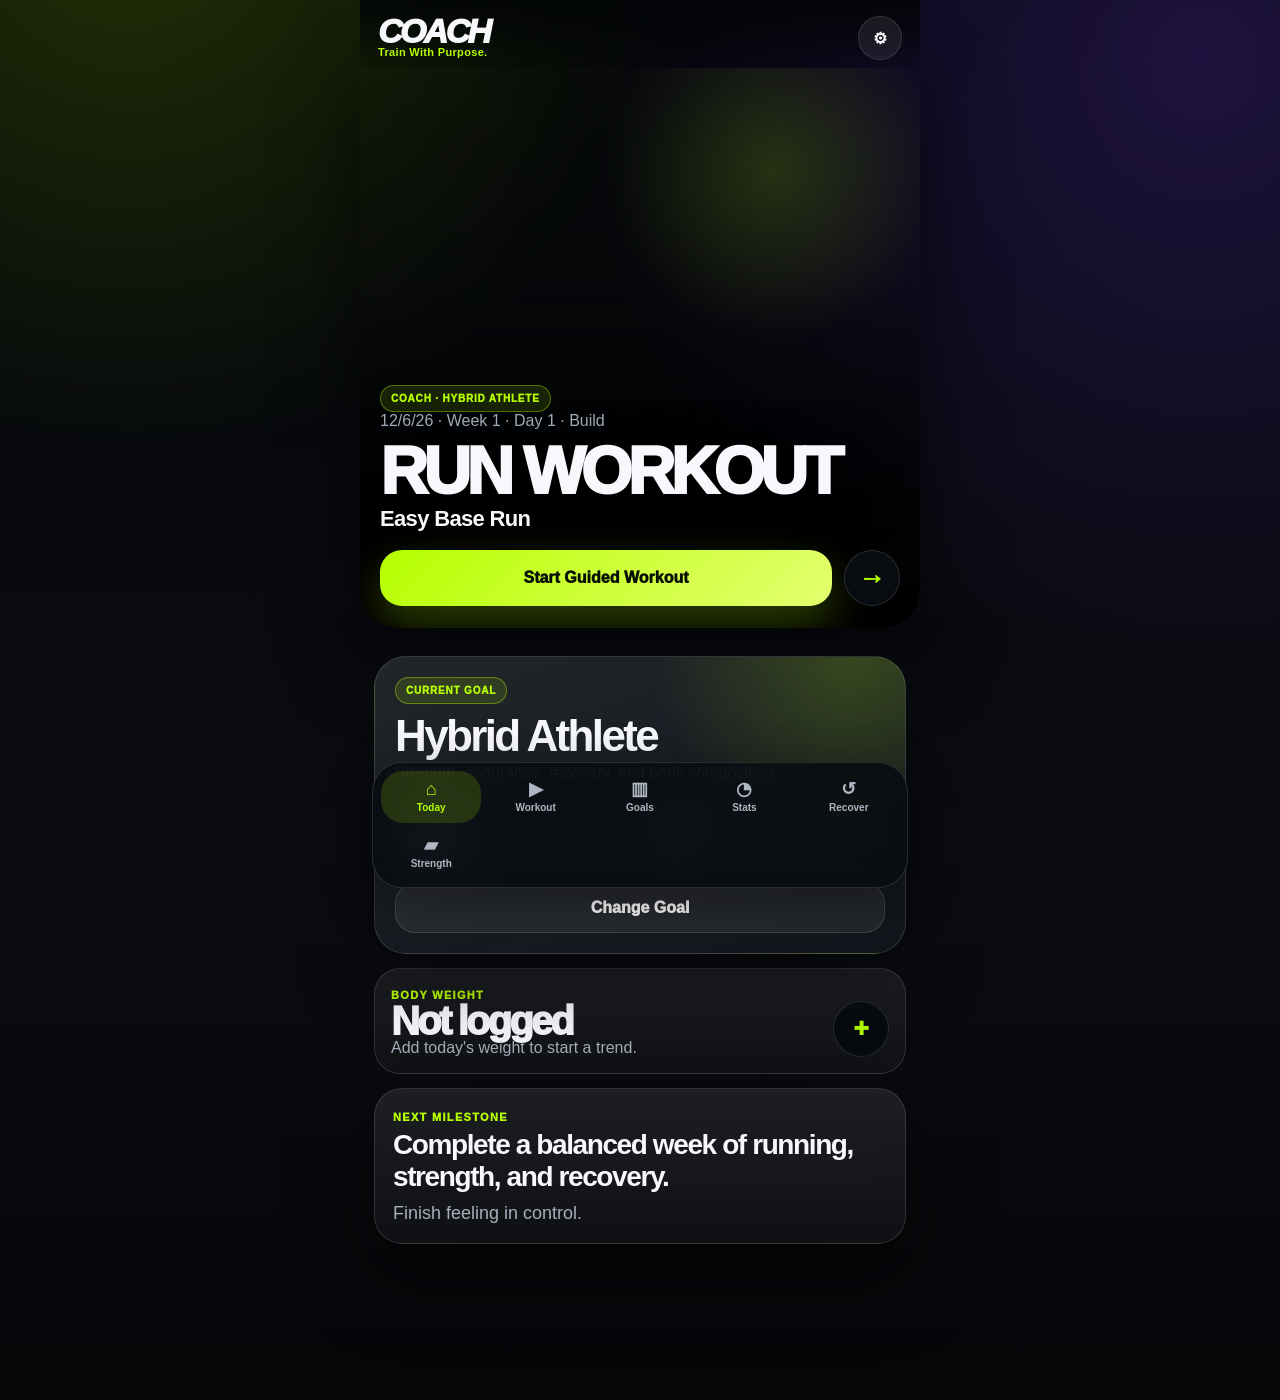
==== commit 61377126: "Rebrand to COACH and add goal based training" ====
--- a/index.html
+++ b/index.html
@@ -9,15 +9,15 @@
 <link rel="manifest" href="./manifest.webmanifest" />
 <meta name="apple-mobile-web-app-capable" content="yes" />
 <meta name="apple-mobile-web-app-status-bar-style" content="black-translucent" />
-<meta name="apple-mobile-web-app-title" content="RUUT" />
+<meta name="apple-mobile-web-app-title" content="COACH" />
 <meta name="theme-color" content="#050914" />
-<title>RUUT</title>
+<title>COACH</title>
 <link rel="stylesheet" href="./assets/css/styles.css" />
 </head>
 <body>
 <div class="app">
 <header>
-  <div class="brand"><div class="logo">R</div><div><h1>RUUT</h1><p class="muted small">Train. Live. On Purpose.</p></div></div>
+  <div class="brand"><div class="logo">C</div><div><h1>COACH</h1><p class="muted small">Train. Live. On Purpose.</p></div></div>
   <button class="secondary smallbtn" onclick="openSettings()">Settings</button>
 </header>
 <main id="today" class="screen active"></main>
@@ -30,7 +30,7 @@
   <button class="active" onclick="showScreen('today',this)">Today</button>
   <button onclick="showScreen('workout',this)">Workout</button>
   <button onclick="showScreen('dashboard',this)">Stats</button>
-  <button onclick="showScreen('plan',this)">Plan</button>
+  <button onclick="showScreen('plan',this)">Goals</button>
   <button onclick="showScreen('recover',this)">Recover</button>
   <button onclick="showScreen('strength',this)">Strength</button>
 </nav>
--- a/assets/css/styles.css
+++ b/assets/css/styles.css
@@ -723,3 +723,140 @@
 body.ruut-v15 .v155-muted-warning{padding:14px;border:1px dashed rgba(255,255,255,.18);border-radius:22px;color:#aeb8c5;background:rgba(255,255,255,.035);font-size:13px;line-height:1.4}
 body.ruut-v15 nav button[data-target="strength"].active{color:var(--v15-lime)!important;background:rgba(182,255,0,.14)!important}
 @media(max-width:390px){body.ruut-v15 .v155-strength-hero h2,body.ruut-v15 .v155-lift-card h2{font-size:44px!important}.v155-set-form,.v155-action-grid{grid-template-columns:1fr!important}}
+
+
+/* ---------- COACH V16 GOAL-BASED TRAINING ---------- */
+:root{
+  --coach-bg:#05070a;
+  --coach-panel:rgba(10,14,20,.86);
+  --coach-panel-2:rgba(255,255,255,.065);
+  --coach-line:rgba(255,255,255,.13);
+  --coach-lime:#b6ff00;
+  --coach-text:#f6f8fb;
+  --coach-muted:#a9b4c2;
+}
+.ruut-v15 .v15-wordmark,
+.coach-v16 .v15-wordmark{
+  font-weight:950!important;
+  letter-spacing:-.08em!important;
+}
+.coach-v16 .logo{
+  background:linear-gradient(135deg,#0b0f14,#1a222b)!important;
+  color:#f2f5ea!important;
+  border:2px solid var(--coach-lime)!important;
+  font-family:Georgia,serif!important;
+  font-weight:950!important;
+  box-shadow:0 0 0 1px rgba(255,255,255,.08),0 18px 48px rgba(182,255,0,.16)!important;
+}
+.coach-v16-badge{
+  display:inline-flex;
+  align-items:center;
+  gap:7px;
+  padding:7px 10px;
+  border-radius:999px;
+  border:1px solid rgba(182,255,0,.38);
+  background:rgba(182,255,0,.12);
+  color:var(--coach-lime);
+  text-transform:uppercase;
+  letter-spacing:.08em;
+  font-size:10px;
+  font-weight:950;
+}
+.coach-v16-goal-hero{
+  position:relative;
+  overflow:hidden;
+  border-radius:32px;
+  padding:20px;
+  min-height:190px;
+  border:1px solid var(--coach-line);
+  background:
+    radial-gradient(circle at 90% 0%,rgba(182,255,0,.18),transparent 35%),
+    linear-gradient(160deg,rgba(255,255,255,.105),rgba(255,255,255,.04)),
+    #080c12;
+  box-shadow:0 24px 80px rgba(0,0,0,.42);
+}
+.coach-v16-goal-hero h2{
+  font-size:44px;
+  line-height:.9;
+  letter-spacing:-.06em;
+  margin:12px 0 8px;
+  color:var(--coach-text);
+}
+.coach-v16-goal-grid{
+  display:grid;
+  grid-template-columns:1fr 1fr;
+  gap:10px;
+}
+.coach-v16-goal-card{
+  border-radius:24px;
+  padding:16px;
+  min-height:128px;
+  border:1px solid var(--coach-line);
+  background:linear-gradient(180deg,rgba(255,255,255,.085),rgba(255,255,255,.035));
+  box-shadow:0 12px 42px rgba(0,0,0,.28);
+}
+.coach-v16-goal-card.active{
+  border-color:rgba(182,255,0,.68);
+  background:linear-gradient(180deg,rgba(182,255,0,.16),rgba(255,255,255,.04));
+}
+.coach-v16-goal-card h3{
+  margin:8px 0 6px!important;
+  font-size:21px!important;
+  letter-spacing:-.04em!important;
+}
+.coach-v16-weight-card{
+  display:grid;
+  grid-template-columns:1fr auto;
+  gap:12px;
+  align-items:end;
+  border-radius:26px;
+  padding:16px;
+  border:1px solid var(--coach-line);
+  background:linear-gradient(180deg,rgba(255,255,255,.08),rgba(255,255,255,.035));
+}
+.coach-v16-weight-number{
+  font-size:40px;
+  line-height:.9;
+  font-weight:950;
+  letter-spacing:-.07em;
+}
+.coach-v16-mini-chart{
+  display:flex;
+  gap:5px;
+  align-items:flex-end;
+  height:70px;
+  padding:10px;
+  border-radius:20px;
+  background:rgba(255,255,255,.045);
+  border:1px solid rgba(255,255,255,.08);
+}
+.coach-v16-mini-chart span{
+  flex:1;
+  min-width:4px;
+  border-radius:999px 999px 0 0;
+  background:linear-gradient(180deg,var(--coach-lime),rgba(182,255,0,.35));
+}
+.coach-v16-modal-select{
+  appearance:none;
+  width:100%;
+  padding:14px 14px;
+  border-radius:18px;
+  border:1px solid var(--coach-line);
+  background:#0b1017!important;
+  color:#f6f8fb!important;
+  font-weight:850;
+}
+.coach-v16-modal-select option{
+  background:#0b1017!important;
+  color:#f6f8fb!important;
+}
+.coach-v16-actions{
+  display:grid;
+  grid-template-columns:1fr 1fr;
+  gap:10px;
+  margin-top:14px;
+}
+@media(max-width:420px){
+  .coach-v16-goal-grid{grid-template-columns:1fr}
+  .coach-v16-goal-hero h2{font-size:38px}
+}
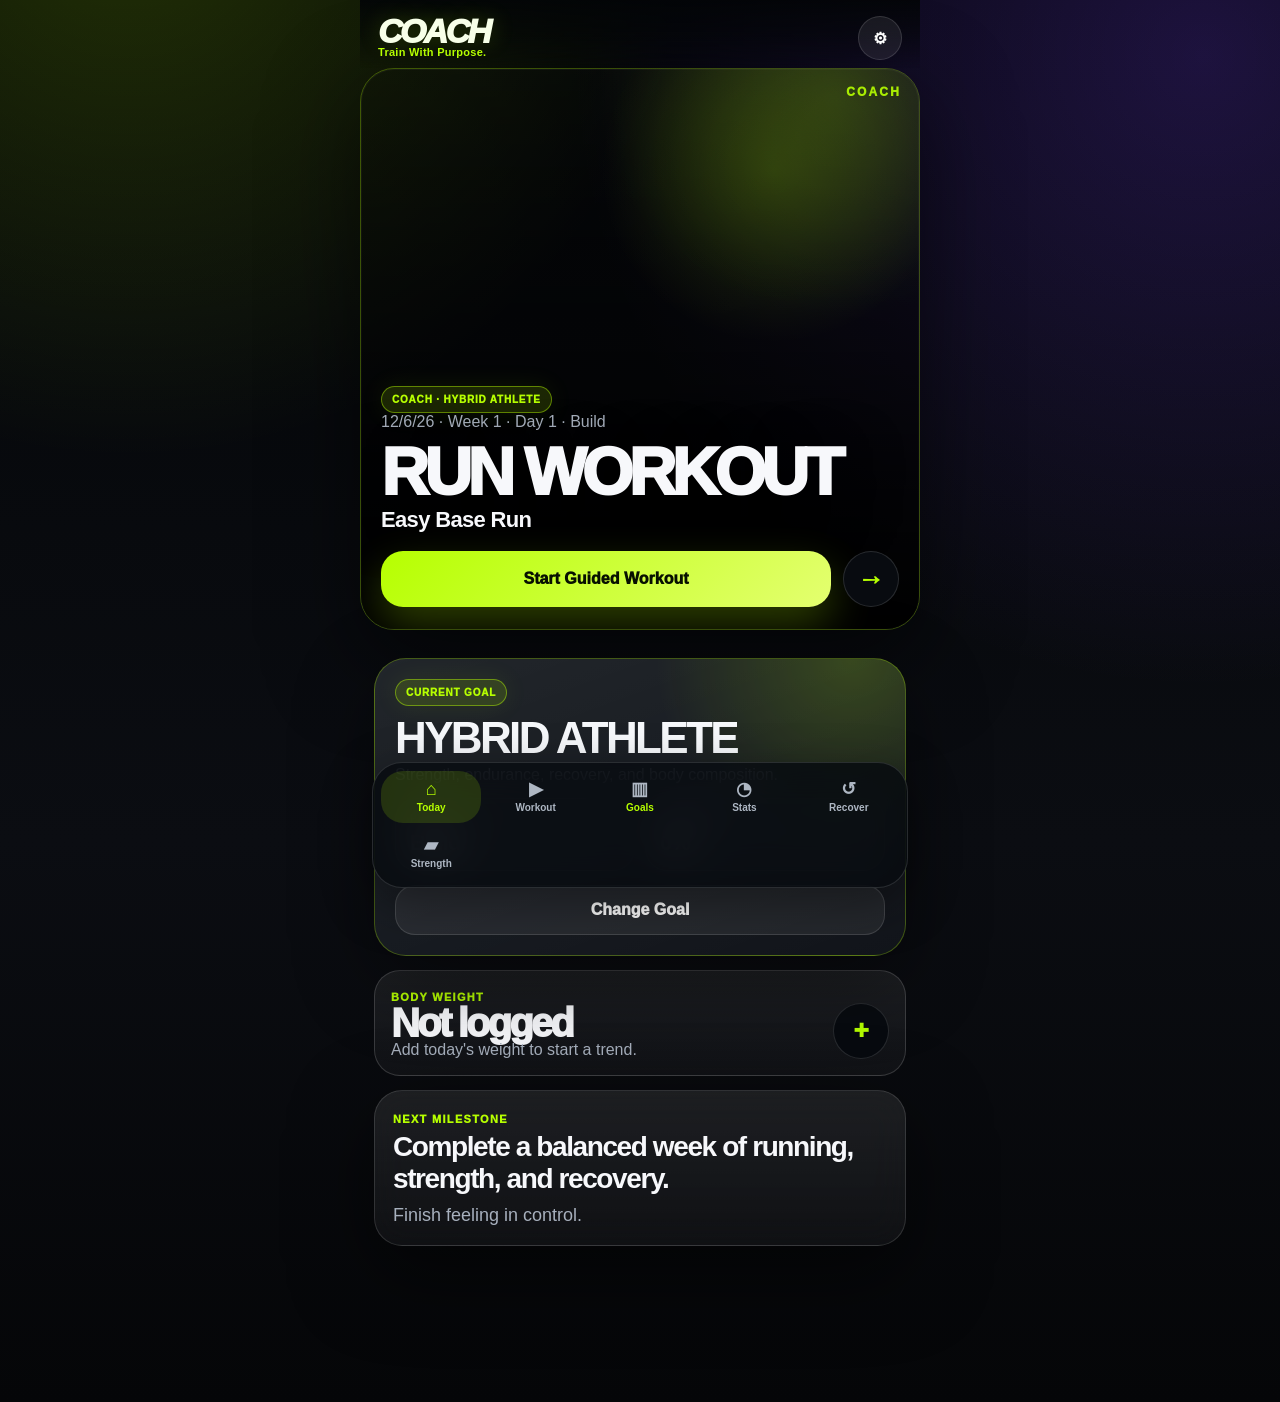
==== commit 2e845c98: "Polish COACH visuals and add goal-aware training logic" ====
--- a/index.html
+++ b/index.html
@@ -17,7 +17,7 @@
 <body>
 <div class="app">
 <header>
-  <div class="brand"><div class="logo">C</div><div><h1>COACH</h1><p class="muted small">Train. Live. On Purpose.</p></div></div>
+  <div class="brand"><div class="logo">C</div><div><h1>COACH</h1><p class="muted small">Train With Purpose.</p></div></div>
   <button class="secondary smallbtn" onclick="openSettings()">Settings</button>
 </header>
 <main id="today" class="screen active"></main>
--- a/assets/css/styles.css
+++ b/assets/css/styles.css
@@ -860,3 +860,23 @@
   .coach-v16-goal-grid{grid-template-columns:1fr}
   .coach-v16-goal-hero h2{font-size:38px}
 }
+
+
+/* ---------- COACH v16.0.1 VISUAL + GOAL LOGIC POLISH ---------- */
+.coach-v16 .v15-wordmark,.ruut-v15 .v15-wordmark{color:#f7ffe8!important;text-shadow:0 0 22px rgba(182,255,0,.22)}
+.coach-v16 .v15-subbrand{color:#b6ff00!important;font-weight:850!important;letter-spacing:.025em!important}
+.coach-v16 .v15-today-hero.coach-v16-hero{min-height:405px!important;border-radius:34px!important;border:1px solid rgba(182,255,0,.28)!important;box-shadow:0 30px 90px rgba(0,0,0,.52), inset 0 0 0 1px rgba(255,255,255,.05)!important}
+.coach-v16 .v15-today-hero.coach-v16-hero .v15-hero-bg{background:linear-gradient(180deg,rgba(0,0,0,.16),rgba(0,0,0,.48) 48%,rgba(0,0,0,.92)),radial-gradient(circle at 85% 5%,rgba(182,255,0,.22),transparent 34%),url("https://images.unsplash.com/photo-1517836357463-d25dfeac3438?auto=format&fit=crop&w=1200&q=80") center/cover!important;filter:saturate(1.05) contrast(1.05)!important}
+.coach-v16 .v15-today-hero.coach-v16-hero::after{content:"COACH";position:absolute;right:18px;top:16px;font-size:12px;letter-spacing:.18em;color:rgba(182,255,0,.9);font-weight:950;z-index:2}
+.coach-v16 .coach-v16-badge{background:rgba(182,255,0,.14)!important;border-color:rgba(182,255,0,.44)!important;color:#b6ff00!important;box-shadow:0 0 26px rgba(182,255,0,.08)}
+.coach-v16 .coach-v16-goal-hero{border-color:rgba(182,255,0,.28)!important}
+.coach-v16 .coach-v16-goal-hero h2{text-transform:uppercase}
+.coach-v16 .coach-v16-weight-card{border-color:rgba(255,255,255,.16)!important}
+.coach-v16-goal-adjustment{border-radius:26px;padding:16px;border:1px solid rgba(182,255,0,.24);background:radial-gradient(circle at 100% 0%,rgba(182,255,0,.12),transparent 38%),linear-gradient(180deg,rgba(255,255,255,.08),rgba(255,255,255,.035))}
+.coach-v16-goal-adjustment h3{margin:8px 0 6px!important;font-size:24px!important;letter-spacing:-.045em!important}
+.coach-v16-priority-row{display:grid;grid-template-columns:1fr 1fr;gap:10px;margin-top:12px}
+.coach-v16-priority-row div{border-radius:18px;padding:12px;background:rgba(0,0,0,.22);border:1px solid rgba(255,255,255,.09)}
+.coach-v16-priority-row span{display:block;color:#aeb8c6;font-size:10px;font-weight:900;text-transform:uppercase;letter-spacing:.08em}
+.coach-v16-priority-row strong{display:block;margin-top:4px;color:#f6f8fb}
+.coach-v16 nav button[data-target="plan"] span{color:#b6ff00!important}
+@media(max-width:420px){.coach-v16-priority-row{grid-template-columns:1fr}.coach-v16 .v15-today-hero.coach-v16-hero{min-height:380px!important}}
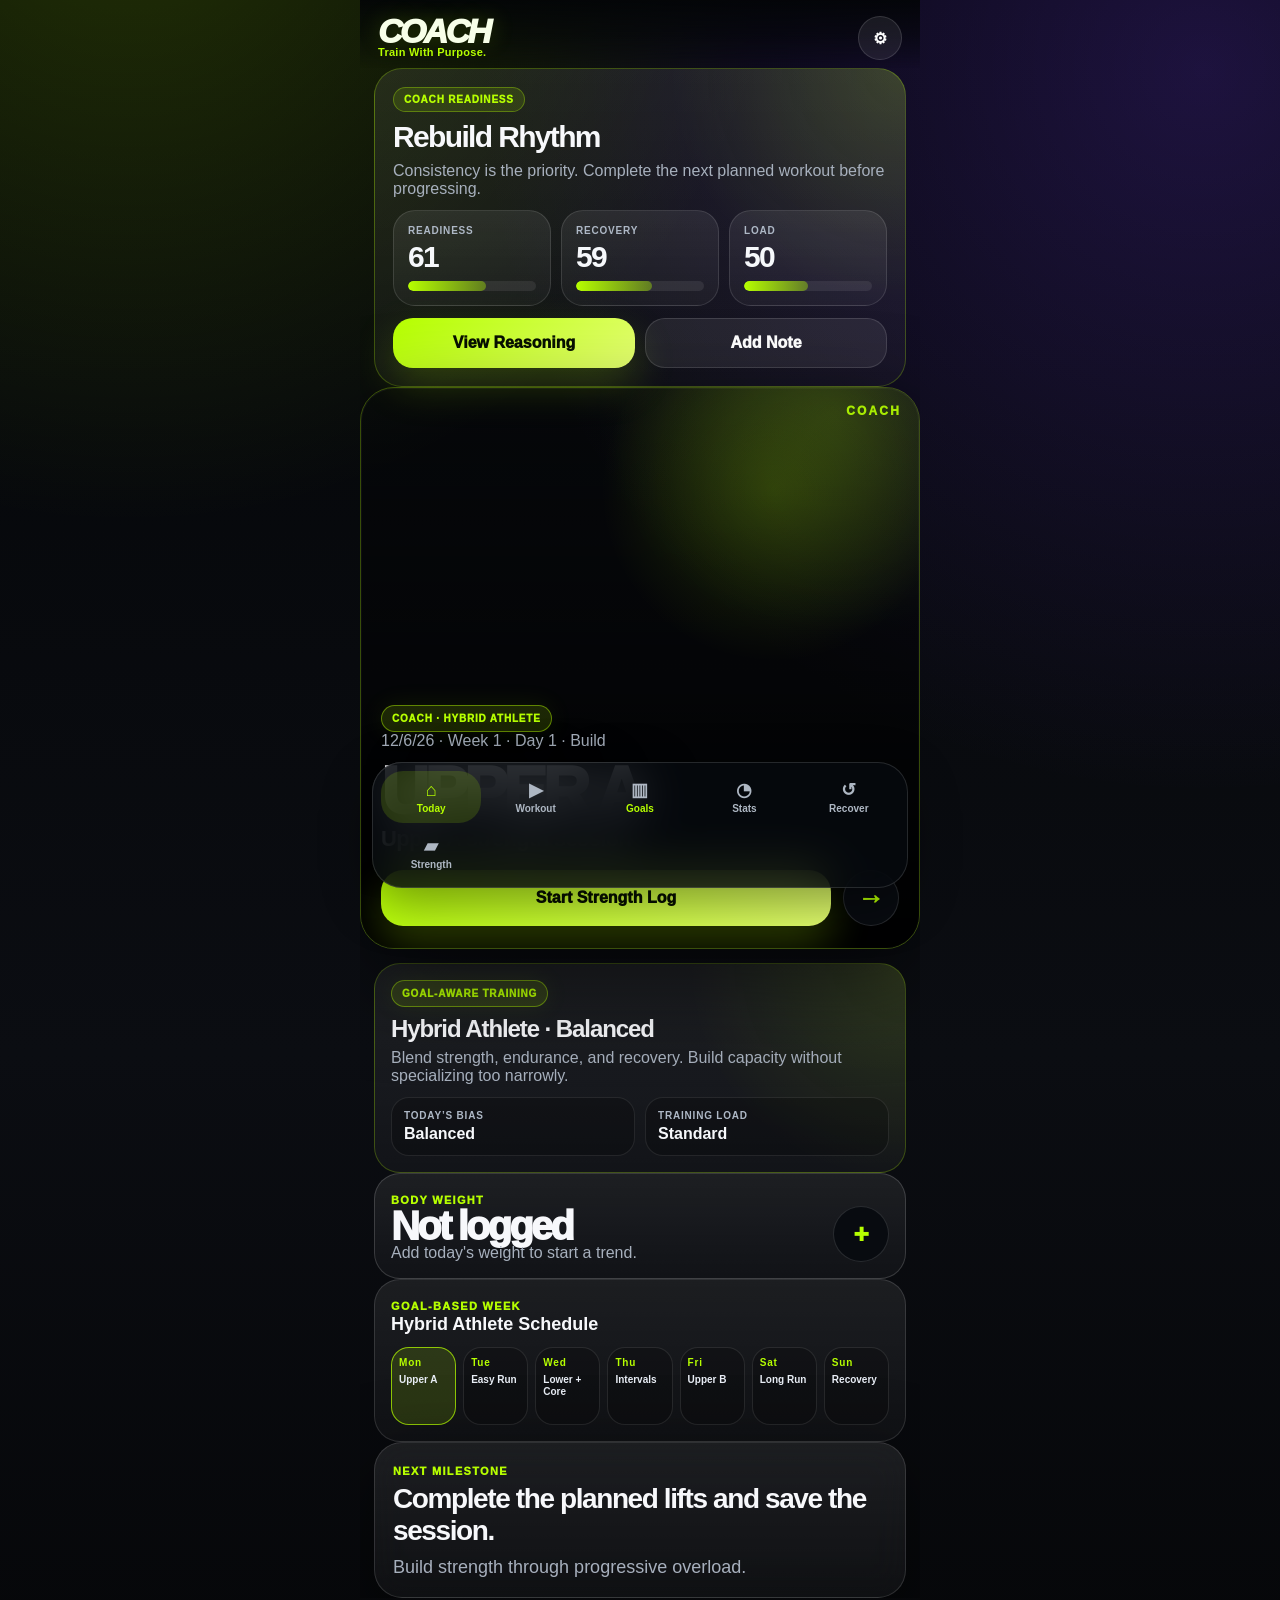
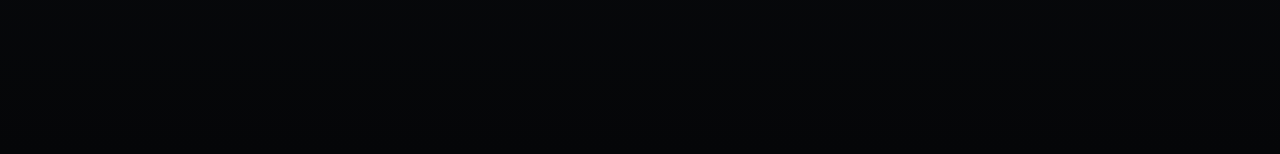
==== commit d378e9b8: "Clean up COACH render stack startup" ====
--- a/index.html
+++ b/index.html
@@ -14,7 +14,7 @@
 <title>COACH</title>
 <link rel="stylesheet" href="./assets/css/styles.css" />
 </head>
-<body>
+<body class="coach-booting">
 <div class="app">
 <header>
   <div class="brand"><div class="logo">C</div><div><h1>COACH</h1><p class="muted small">Train With Purpose.</p></div></div>
--- a/assets/css/styles.css
+++ b/assets/css/styles.css
@@ -880,3 +880,131 @@
 .coach-v16-priority-row strong{display:block;margin-top:4px;color:#f6f8fb}
 .coach-v16 nav button[data-target="plan"] span{color:#b6ff00!important}
 @media(max-width:420px){.coach-v16-priority-row{grid-template-columns:1fr}.coach-v16 .v15-today-hero.coach-v16-hero{min-height:380px!important}}
+
+
+/* ---------- COACH v16.1 GOAL PROGRAM ENGINE ---------- */
+.coach-v161-week-card{
+  border-radius:26px;
+  padding:16px;
+  border:1px solid rgba(255,255,255,.13);
+  background:linear-gradient(180deg,rgba(255,255,255,.08),rgba(255,255,255,.035));
+}
+.coach-v161-week-grid{
+  display:grid;
+  grid-template-columns:repeat(7, minmax(0,1fr));
+  gap:7px;
+  margin-top:12px;
+}
+.coach-v161-day{
+  min-height:78px;
+  border-radius:18px;
+  padding:9px 7px;
+  border:1px solid rgba(255,255,255,.1);
+  background:rgba(0,0,0,.22);
+}
+.coach-v161-day.active{
+  border-color:rgba(182,255,0,.72);
+  background:rgba(182,255,0,.14);
+}
+.coach-v161-day b{
+  display:block;
+  font-size:10px;
+  color:#b6ff00;
+  letter-spacing:.08em;
+}
+.coach-v161-day span{
+  display:block;
+  margin-top:6px;
+  font-size:10px;
+  line-height:1.15;
+  color:#e9eef6;
+  font-weight:800;
+}
+.coach-v161-lift-action{
+  display:grid;
+  grid-template-columns:1fr auto;
+  gap:10px;
+  align-items:center;
+  margin-top:12px;
+  padding:14px;
+  border-radius:22px;
+  border:1px solid rgba(182,255,0,.24);
+  background:rgba(182,255,0,.09);
+}
+@media(max-width:520px){
+  .coach-v161-week-grid{grid-template-columns:repeat(2,minmax(0,1fr))}
+  .coach-v161-day{min-height:64px}
+}
+
+
+/* ---------- COACH v16.1.1 STABLE RENDER FIX ---------- */
+.coach-v16 .screen:not(.active){display:none!important}
+.coach-v16 .screen.active{display:block!important}
+.coach-v161-stable-note{border-radius:22px;padding:14px;border:1px solid rgba(182,255,0,.22);background:linear-gradient(180deg,rgba(182,255,0,.095),rgba(255,255,255,.035))}
+
+
+/* ---------- COACH v16.2 PERFORMANCE SYSTEM ---------- */
+.coach162-grid{display:grid;grid-template-columns:repeat(2,minmax(0,1fr));gap:10px}
+.coach162-card{border-radius:22px;padding:14px;border:1px solid rgba(255,255,255,.12);background:linear-gradient(180deg,rgba(255,255,255,.075),rgba(255,255,255,.035))}
+.coach162-card h3{margin:5px 0 6px!important;font-size:20px!important;letter-spacing:-.035em}
+.coach162-card p{margin:0;color:#aeb8c6;font-size:12px;line-height:1.35}
+.coach162-pr-badge{display:inline-flex;align-items:center;padding:5px 8px;border-radius:999px;background:rgba(182,255,0,.13);border:1px solid rgba(182,255,0,.28);color:#b6ff00;font-size:10px;text-transform:uppercase;letter-spacing:.08em;font-weight:950}
+.coach162-list{display:grid;gap:8px;margin-top:12px}
+.coach162-row{display:grid;grid-template-columns:1fr auto;gap:10px;align-items:center;padding:12px;border-radius:18px;background:rgba(0,0,0,.22);border:1px solid rgba(255,255,255,.09)}
+.coach162-row strong{display:block;color:#f6f8fb}
+.coach162-row span,.coach162-row p{color:#aeb8c6;font-size:12px;margin:3px 0 0}
+.coach162-chiprow{display:flex;flex-wrap:wrap;gap:7px;margin-top:10px}
+.coach162-chip{border-radius:999px;padding:6px 9px;border:1px solid rgba(255,255,255,.12);background:rgba(255,255,255,.055);font-size:11px;font-weight:850;color:#dfe7f1}
+.coach162-chip.lime{border-color:rgba(182,255,0,.35);background:rgba(182,255,0,.1);color:#b6ff00}
+.coach162-input{width:100%;border-radius:16px;border:1px solid rgba(255,255,255,.14);background:#0b1017;color:#f6f8fb;padding:12px;font-weight:750}
+.coach162-actions{display:grid;grid-template-columns:1fr 1fr;gap:10px;margin-top:12px}
+.coach162-bars{display:grid;gap:7px;margin-top:10px}
+.coach162-bar{display:grid;grid-template-columns:88px 1fr 54px;gap:8px;align-items:center;font-size:11px;color:#aeb8c6}
+.coach162-bar div{height:9px;border-radius:999px;background:rgba(255,255,255,.08);overflow:hidden}
+.coach162-bar div span{display:block;height:100%;border-radius:999px;background:linear-gradient(90deg,#b6ff00,rgba(182,255,0,.38))}
+@media(max-width:520px){.coach162-grid{grid-template-columns:1fr}.coach162-actions{grid-template-columns:1fr}.coach162-bar{grid-template-columns:74px 1fr 46px}}
+
+
+/* ---------- COACH v16.3 READINESS + PROGRESSION ENGINE ---------- */
+.coach163-score-grid{display:grid;grid-template-columns:repeat(3,minmax(0,1fr));gap:10px;margin-top:12px}
+.coach163-score{border-radius:22px;padding:14px;border:1px solid rgba(255,255,255,.12);background:linear-gradient(180deg,rgba(255,255,255,.08),rgba(255,255,255,.035))}
+.coach163-score span{display:block;color:#aeb8c6;font-size:10px;font-weight:900;text-transform:uppercase;letter-spacing:.08em}
+.coach163-score strong{display:block;margin-top:6px;font-size:30px;line-height:1;color:#f6f8fb;letter-spacing:-.06em}
+.coach163-status{border-radius:28px;padding:18px;border:1px solid rgba(182,255,0,.25);background:radial-gradient(circle at 100% 0%,rgba(182,255,0,.16),transparent 38%),linear-gradient(180deg,rgba(255,255,255,.08),rgba(255,255,255,.035))}
+.coach163-status h3{font-size:30px!important;letter-spacing:-.055em!important;margin:8px 0!important}
+.coach163-pill{display:inline-flex;align-items:center;padding:6px 10px;border-radius:999px;border:1px solid rgba(182,255,0,.32);background:rgba(182,255,0,.12);color:#b6ff00;font-size:10px;font-weight:950;text-transform:uppercase;letter-spacing:.08em}
+.coach163-list{display:grid;gap:8px;margin-top:12px}
+.coach163-item{border-radius:18px;padding:12px;border:1px solid rgba(255,255,255,.1);background:rgba(0,0,0,.22)}
+.coach163-item strong{display:block;color:#f6f8fb}
+.coach163-item p{margin:4px 0 0;color:#aeb8c6;font-size:12px;line-height:1.35}
+.coach163-meter{height:10px;border-radius:999px;background:rgba(255,255,255,.08);overflow:hidden;margin-top:9px}
+.coach163-meter span{display:block;height:100%;border-radius:999px;background:linear-gradient(90deg,#b6ff00,rgba(182,255,0,.36))}
+@media(max-width:520px){.coach163-score-grid{grid-template-columns:1fr}}
+
+
+/* ---------- COACH v16.3.1 RENDER CLEANUP ---------- */
+.coach-clean-note{
+  display:none!important;
+}
+.coach-v1631-readiness-wrap{
+  margin-bottom:14px;
+}
+.coach-v1631-no-flicker .screen.active{
+  contain:layout paint;
+}
+
+
+/* ---------- COACH v16.4 RENDER STACK CLEANUP ---------- */
+body.coach-booting main,
+body.coach-booting header,
+body.coach-booting nav{
+  opacity:0!important;
+}
+body.coach-ready main,
+body.coach-ready header,
+body.coach-ready nav{
+  opacity:1!important;
+  transition:opacity .12s ease;
+}
+body.coach-v16 .screen:not(.active){display:none!important}
+body.coach-v16 .screen.active{display:block!important}
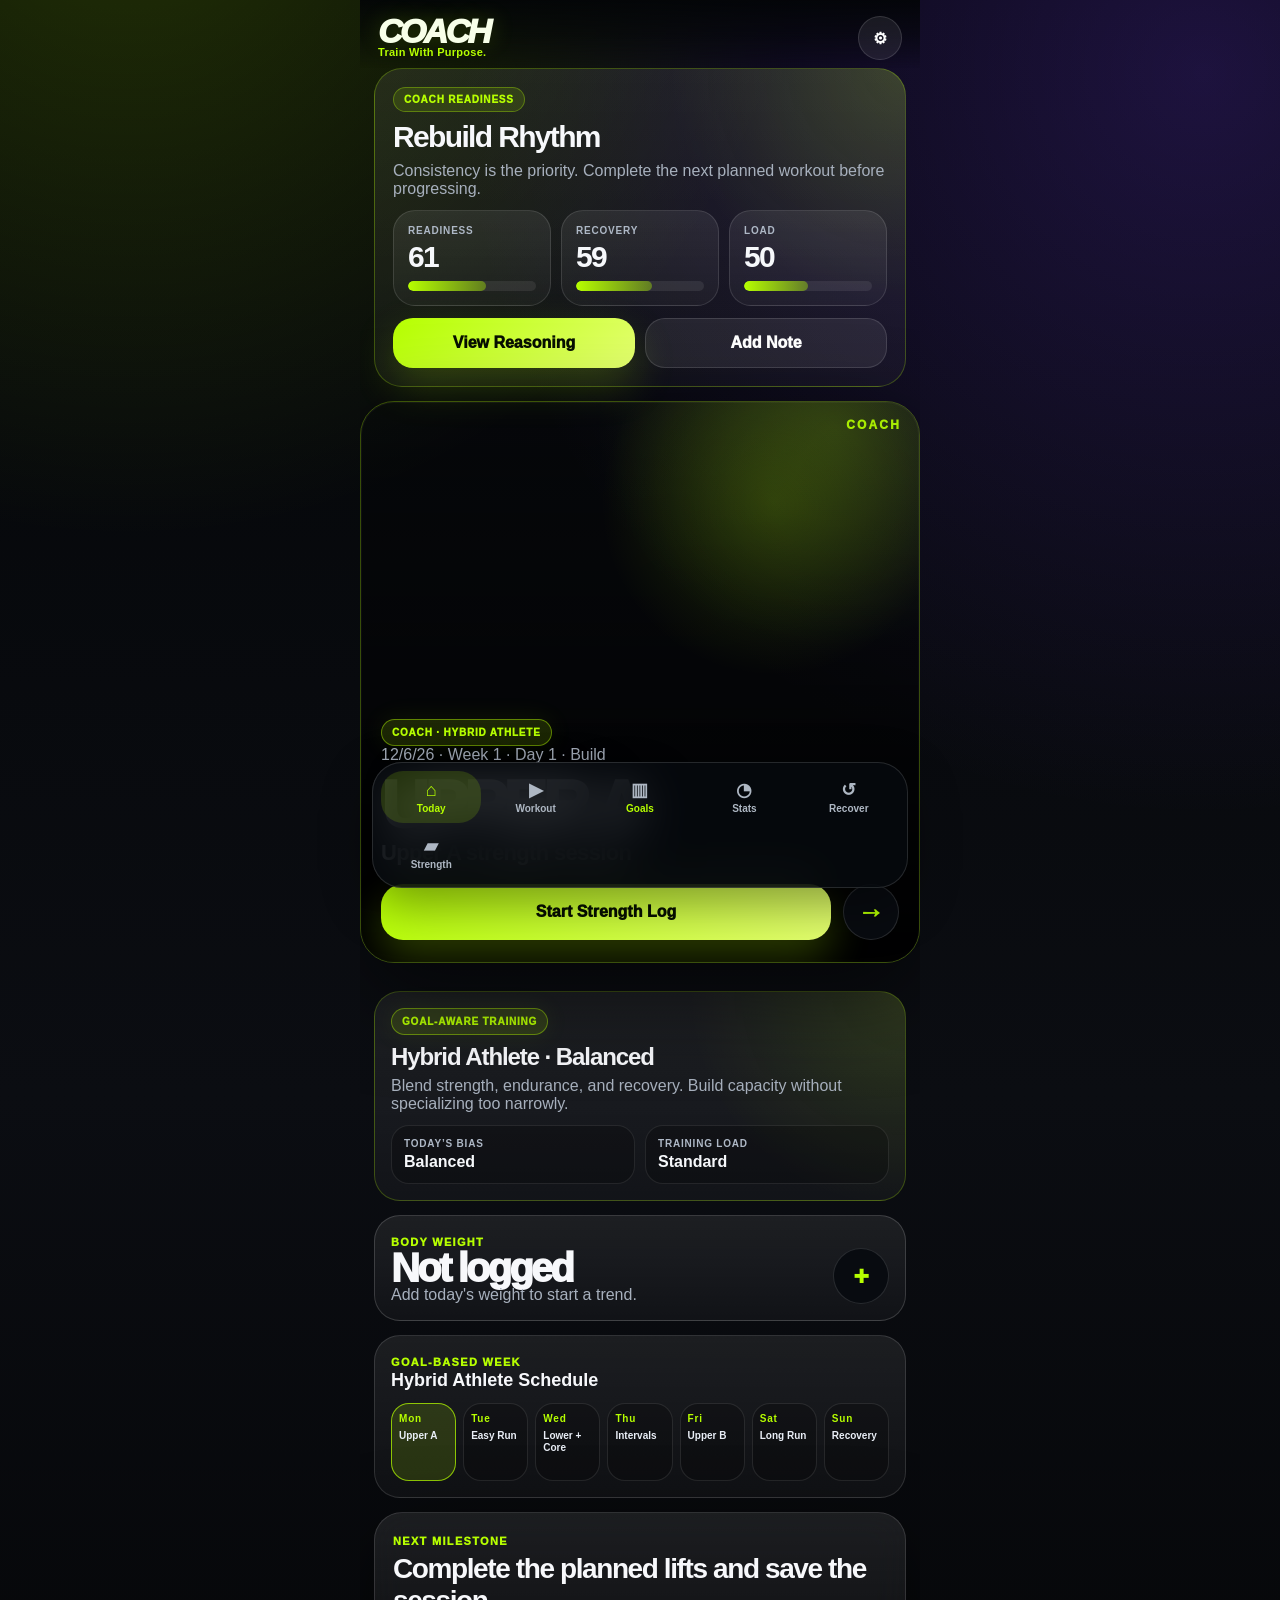
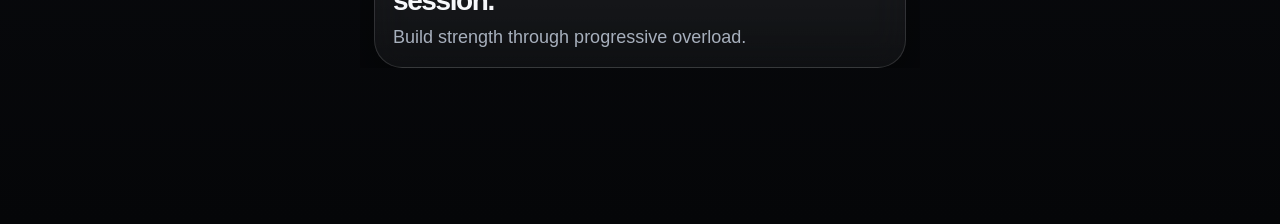
==== commit 0b30f185: "Add data model cleanup and normalization" ====
--- a/index.html
+++ b/index.html
@@ -14,7 +14,7 @@
 <title>COACH</title>
 <link rel="stylesheet" href="./assets/css/styles.css" />
 </head>
-<body class="coach-booting">
+<body>
 <div class="app">
 <header>
   <div class="brand"><div class="logo">C</div><div><h1>COACH</h1><p class="muted small">Train With Purpose.</p></div></div>
--- a/assets/css/styles.css
+++ b/assets/css/styles.css
@@ -992,19 +992,3 @@
 .coach-v1631-no-flicker .screen.active{
   contain:layout paint;
 }
-
-
-/* ---------- COACH v16.4 RENDER STACK CLEANUP ---------- */
-body.coach-booting main,
-body.coach-booting header,
-body.coach-booting nav{
-  opacity:0!important;
-}
-body.coach-ready main,
-body.coach-ready header,
-body.coach-ready nav{
-  opacity:1!important;
-  transition:opacity .12s ease;
-}
-body.coach-v16 .screen:not(.active){display:none!important}
-body.coach-v16 .screen.active{display:block!important}
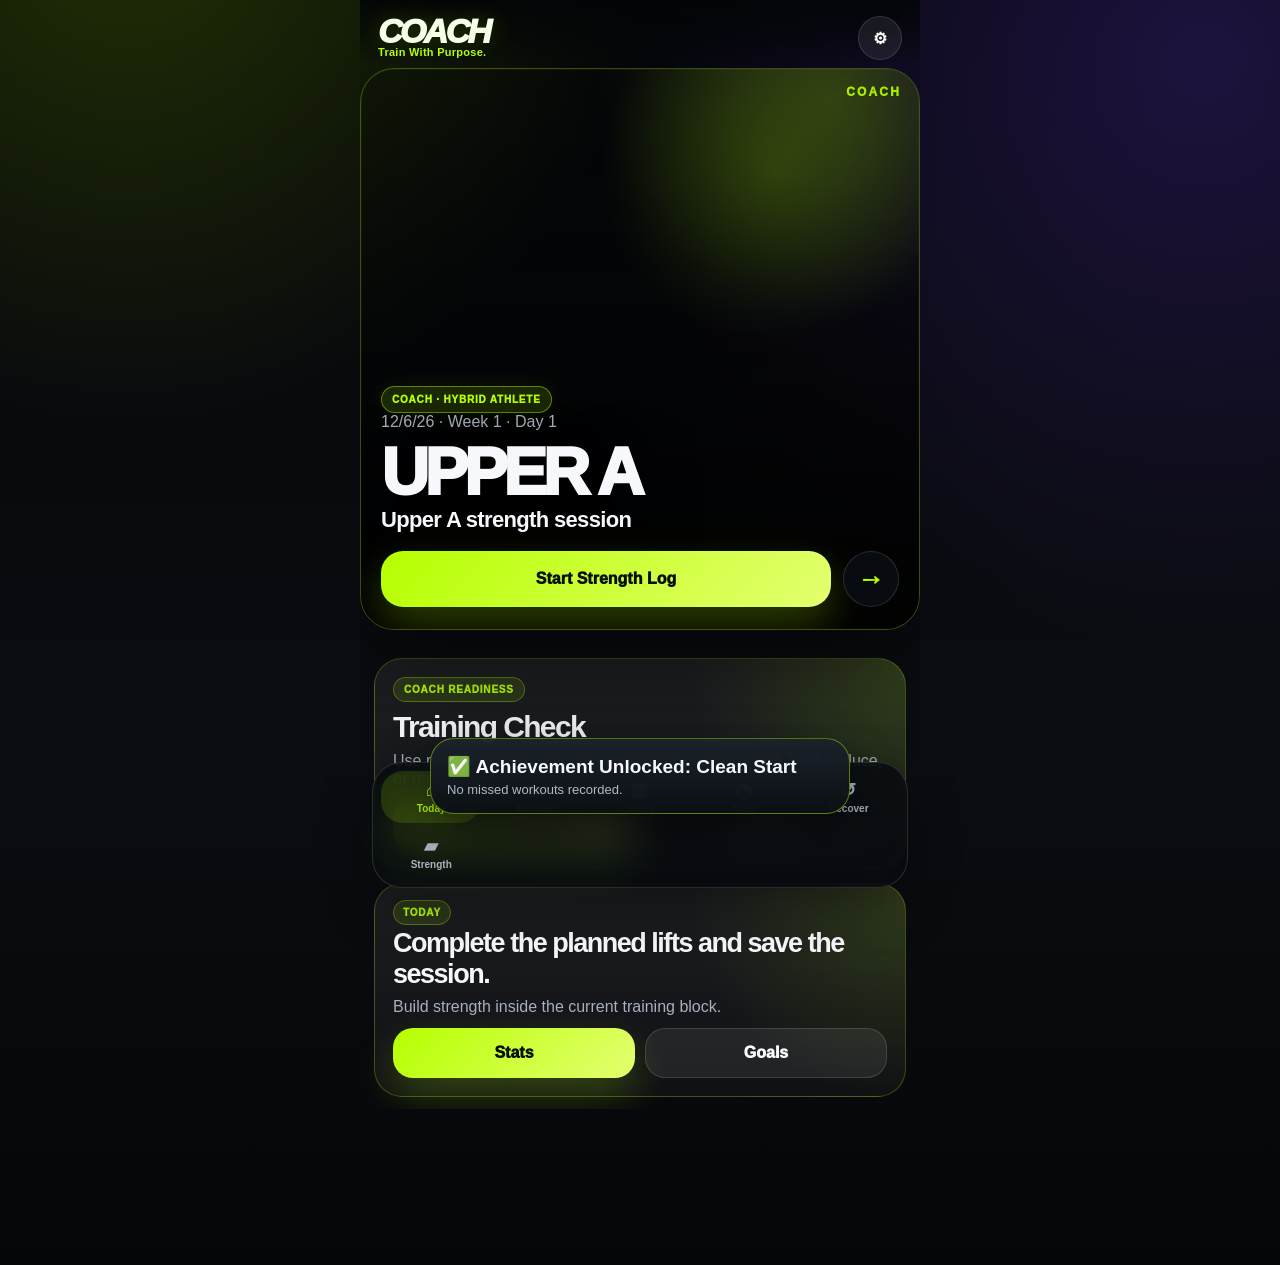
==== commit c9c1346f: "Register PWA service worker" ====
--- a/index.html
+++ b/index.html
@@ -10,6 +10,7 @@
 <meta name="apple-mobile-web-app-capable" content="yes" />
 <meta name="apple-mobile-web-app-status-bar-style" content="black-translucent" />
 <meta name="apple-mobile-web-app-title" content="COACH" />
+<meta name="mobile-web-app-capable" content="yes" />
 <meta name="theme-color" content="#050914" />
 <title>COACH</title>
 <link rel="stylesheet" href="./assets/css/styles.css" />
@@ -38,5 +39,14 @@
 <div id="modal" class="modal" onclick="closeModal(event)"><div class="card" onclick="event.stopPropagation()"><div id="modalContent"></div></div></div>
 
 <script src="./assets/js/app.js" defer></script>
+<script>
+if ("serviceWorker" in navigator) {
+  window.addEventListener("load", () => {
+    navigator.serviceWorker.register("./sw.js").catch(error => {
+      console.warn("Service worker registration failed:", error);
+    });
+  });
+}
+</script>
 </body>
 </html>
--- a/assets/css/styles.css
+++ b/assets/css/styles.css
@@ -992,3 +992,494 @@
 .coach-v1631-no-flicker .screen.active{
   contain:layout paint;
 }
+
+
+/* ---------- COACH v17 TRAINING CALENDAR + PERIODIZATION ---------- */
+.coach17-block-card{border-radius:28px;padding:18px;border:1px solid rgba(182,255,0,.24);background:radial-gradient(circle at 100% 0%,rgba(182,255,0,.14),transparent 38%),linear-gradient(180deg,rgba(255,255,255,.08),rgba(255,255,255,.035))}
+.coach17-block-card h3{margin:8px 0!important;font-size:28px!important;letter-spacing:-.055em!important}
+.coach17-phase-grid{display:grid;grid-template-columns:repeat(4,minmax(0,1fr));gap:8px;margin-top:12px}
+.coach17-phase{border-radius:18px;padding:11px 9px;border:1px solid rgba(255,255,255,.11);background:rgba(0,0,0,.22)}
+.coach17-phase.active{border-color:rgba(182,255,0,.68);background:rgba(182,255,0,.12)}
+.coach17-phase b{display:block;font-size:11px;color:#f6f8fb}
+.coach17-phase span{display:block;margin-top:4px;font-size:10px;color:#aeb8c6}
+.coach17-calendar{display:grid;grid-template-columns:repeat(7,minmax(0,1fr));gap:7px;margin-top:12px}
+.coach17-day{min-height:78px;border-radius:18px;padding:9px 7px;border:1px solid rgba(255,255,255,.1);background:rgba(0,0,0,.22)}
+.coach17-day.active{border-color:rgba(182,255,0,.72);background:rgba(182,255,0,.14)}
+.coach17-day b{display:block;font-size:10px;color:#b6ff00;letter-spacing:.08em}
+.coach17-day span{display:block;margin-top:6px;font-size:10px;line-height:1.15;color:#e9eef6;font-weight:800}
+@media(max-width:520px){.coach17-phase-grid{grid-template-columns:1fr 1fr}.coach17-calendar{grid-template-columns:1fr 1fr}}
+
+
+/* ---------- COACH v17.2 PROGRESSIVE OVERLOAD ENGINE ---------- */
+.coach172-panel{
+  border-radius:28px;
+  padding:18px;
+  border:1px solid rgba(182,255,0,.25);
+  background:
+    radial-gradient(circle at 100% 0%,rgba(182,255,0,.14),transparent 38%),
+    linear-gradient(180deg,rgba(255,255,255,.08),rgba(255,255,255,.035));
+}
+.coach172-panel h3{
+  margin:8px 0!important;
+  font-size:26px!important;
+  letter-spacing:-.05em!important;
+}
+.coach172-grid{
+  display:grid;
+  grid-template-columns:repeat(2,minmax(0,1fr));
+  gap:10px;
+  margin-top:12px;
+}
+.coach172-card{
+  border-radius:20px;
+  padding:13px;
+  border:1px solid rgba(255,255,255,.11);
+  background:rgba(0,0,0,.22);
+}
+.coach172-card span{
+  display:block;
+  color:#aeb8c6;
+  font-size:10px;
+  text-transform:uppercase;
+  letter-spacing:.08em;
+  font-weight:900;
+}
+.coach172-card strong{
+  display:block;
+  margin-top:5px;
+  color:#f6f8fb;
+  font-size:18px;
+}
+.coach172-list{
+  display:grid;
+  gap:8px;
+  margin-top:12px;
+}
+.coach172-row{
+  display:grid;
+  grid-template-columns:1fr auto;
+  gap:10px;
+  align-items:center;
+  padding:12px;
+  border-radius:18px;
+  border:1px solid rgba(255,255,255,.09);
+  background:rgba(0,0,0,.22);
+}
+.coach172-row strong{display:block;color:#f6f8fb}
+.coach172-row p{margin:4px 0 0;color:#aeb8c6;font-size:12px;line-height:1.35}
+.coach172-badge{
+  border-radius:999px;
+  padding:6px 9px;
+  border:1px solid rgba(182,255,0,.32);
+  background:rgba(182,255,0,.12);
+  color:#b6ff00;
+  font-size:10px;
+  font-weight:950;
+  text-transform:uppercase;
+  letter-spacing:.08em;
+}
+@media(max-width:520px){.coach172-grid{grid-template-columns:1fr}.coach172-row{grid-template-columns:1fr}}
+
+
+/* ---------- COACH v17.4 DAILY INTELLIGENCE FEATURES ---------- */
+.coach174-panel{
+  border-radius:28px;
+  padding:18px;
+  border:1px solid rgba(182,255,0,.24);
+  background:
+    radial-gradient(circle at 100% 0%,rgba(182,255,0,.14),transparent 38%),
+    linear-gradient(180deg,rgba(255,255,255,.08),rgba(255,255,255,.035));
+}
+.coach174-panel h3{
+  margin:8px 0!important;
+  font-size:27px!important;
+  letter-spacing:-.055em!important;
+}
+.coach174-grid{
+  display:grid;
+  grid-template-columns:repeat(2,minmax(0,1fr));
+  gap:10px;
+  margin-top:12px;
+}
+.coach174-metric{
+  border-radius:20px;
+  padding:13px;
+  border:1px solid rgba(255,255,255,.11);
+  background:rgba(0,0,0,.22);
+}
+.coach174-metric span{
+  display:block;
+  color:#aeb8c6;
+  font-size:10px;
+  text-transform:uppercase;
+  letter-spacing:.08em;
+  font-weight:900;
+}
+.coach174-metric strong{
+  display:block;
+  margin-top:5px;
+  color:#f6f8fb;
+  font-size:22px;
+  letter-spacing:-.04em;
+}
+.coach174-list{
+  display:grid;
+  gap:8px;
+  margin-top:12px;
+}
+.coach174-row{
+  display:grid;
+  grid-template-columns:auto 1fr auto;
+  gap:10px;
+  align-items:center;
+  padding:12px;
+  border-radius:18px;
+  border:1px solid rgba(255,255,255,.09);
+  background:rgba(0,0,0,.22);
+}
+.coach174-icon{
+  width:38px;
+  height:38px;
+  border-radius:16px;
+  display:grid;
+  place-items:center;
+  background:rgba(182,255,0,.12);
+  border:1px solid rgba(182,255,0,.25);
+  font-size:20px;
+}
+.coach174-row.locked .coach174-icon{
+  background:rgba(255,255,255,.05);
+  border-color:rgba(255,255,255,.1);
+  filter:grayscale(1);
+  opacity:.55;
+}
+.coach174-row strong{display:block;color:#f6f8fb}
+.coach174-row p{margin:4px 0 0;color:#aeb8c6;font-size:12px;line-height:1.35}
+.coach174-badge{
+  border-radius:999px;
+  padding:6px 9px;
+  border:1px solid rgba(182,255,0,.32);
+  background:rgba(182,255,0,.12);
+  color:#b6ff00;
+  font-size:10px;
+  font-weight:950;
+  text-transform:uppercase;
+  letter-spacing:.08em;
+}
+.coach174-row.locked .coach174-badge{
+  color:#aeb8c6;
+  border-color:rgba(255,255,255,.1);
+  background:rgba(255,255,255,.05);
+}
+.coach174-actions{
+  display:grid;
+  grid-template-columns:1fr 1fr;
+  gap:10px;
+  margin-top:12px;
+}
+.coach174-input{
+  width:100%;
+  border-radius:16px;
+  border:1px solid rgba(255,255,255,.14);
+  background:#0b1017;
+  color:#f6f8fb;
+  padding:12px;
+  font-weight:750;
+}
+@media(max-width:520px){
+  .coach174-grid{grid-template-columns:1fr}
+  .coach174-row{grid-template-columns:auto 1fr}
+  .coach174-row .coach174-badge{grid-column:2}
+  .coach174-actions{grid-template-columns:1fr}
+}
+
+
+/* ---------- COACH v17.4.1 DAILY INTELLIGENCE STABILITY ---------- */
+/* Keep the weekly training schedule only on Goals. This prevents Today/Stats flicker. */
+#today .coach-v161-week-card,
+#today .coach17-calendar,
+#dashboard .coach-v161-week-card,
+#dashboard .coach17-calendar{
+  display:none!important;
+}
+
+.coach1741-feature-hub{
+  border-radius:28px;
+  padding:18px;
+  border:1px solid rgba(182,255,0,.24);
+  background:
+    radial-gradient(circle at 100% 0%,rgba(182,255,0,.14),transparent 38%),
+    linear-gradient(180deg,rgba(255,255,255,.08),rgba(255,255,255,.035));
+}
+.coach1741-feature-hub h3{
+  margin:8px 0!important;
+  font-size:28px!important;
+  letter-spacing:-.055em!important;
+}
+.coach1741-grid{
+  display:grid;
+  grid-template-columns:repeat(2,minmax(0,1fr));
+  gap:10px;
+  margin-top:12px;
+}
+.coach1741-tile{
+  border-radius:20px;
+  padding:14px;
+  border:1px solid rgba(255,255,255,.11);
+  background:rgba(0,0,0,.22);
+}
+.coach1741-tile span{
+  display:block;
+  color:#aeb8c6;
+  font-size:10px;
+  text-transform:uppercase;
+  letter-spacing:.08em;
+  font-weight:900;
+}
+.coach1741-tile strong{
+  display:block;
+  margin-top:5px;
+  color:#f6f8fb;
+  font-size:21px;
+  letter-spacing:-.04em;
+}
+.coach1741-tile p{
+  margin:5px 0 0;
+  color:#aeb8c6;
+  font-size:12px;
+  line-height:1.35;
+}
+.coach1741-actions{
+  display:grid;
+  grid-template-columns:1fr 1fr;
+  gap:10px;
+  margin-top:12px;
+}
+.coach1741-list{
+  display:grid;
+  gap:8px;
+  margin-top:12px;
+}
+.coach1741-row{
+  display:grid;
+  grid-template-columns:auto 1fr auto;
+  gap:10px;
+  align-items:center;
+  padding:12px;
+  border-radius:18px;
+  border:1px solid rgba(255,255,255,.09);
+  background:rgba(0,0,0,.22);
+}
+.coach1741-icon{
+  width:38px;
+  height:38px;
+  border-radius:16px;
+  display:grid;
+  place-items:center;
+  background:rgba(182,255,0,.12);
+  border:1px solid rgba(182,255,0,.25);
+  font-size:20px;
+}
+.coach1741-row.locked .coach1741-icon{
+  filter:grayscale(1);
+  opacity:.5;
+  background:rgba(255,255,255,.05);
+  border-color:rgba(255,255,255,.1);
+}
+.coach1741-row strong{display:block;color:#f6f8fb}
+.coach1741-row p{margin:4px 0 0;color:#aeb8c6;font-size:12px;line-height:1.35}
+.coach1741-badge{
+  border-radius:999px;
+  padding:6px 9px;
+  border:1px solid rgba(182,255,0,.32);
+  background:rgba(182,255,0,.12);
+  color:#b6ff00;
+  font-size:10px;
+  font-weight:950;
+  text-transform:uppercase;
+  letter-spacing:.08em;
+}
+.coach1741-row.locked .coach1741-badge{
+  color:#aeb8c6;
+  border-color:rgba(255,255,255,.1);
+  background:rgba(255,255,255,.05);
+}
+@media(max-width:520px){
+  .coach1741-grid{grid-template-columns:1fr}
+  .coach1741-actions{grid-template-columns:1fr}
+  .coach1741-row{grid-template-columns:auto 1fr}
+  .coach1741-row .coach1741-badge{grid-column:2}
+}
+
+/* ---------- COACH v17.4.2 HARD MOUNT FIX ---------- */
+#today .coach-v161-week-card,#today .coach17-calendar,#today section:has(.coach17-calendar),#today section:has(.coach-v161-week-card),
+#dashboard .coach-v161-week-card,#dashboard .coach17-calendar,#dashboard section:has(.coach17-calendar),#dashboard section:has(.coach-v161-week-card){display:none!important}
+.coach1742-panel{border-radius:28px;padding:18px;border:1px solid rgba(182,255,0,.24);background:radial-gradient(circle at 100% 0%,rgba(182,255,0,.14),transparent 38%),linear-gradient(180deg,rgba(255,255,255,.08),rgba(255,255,255,.035));margin-bottom:12px}
+.coach1742-panel h3{margin:8px 0!important;font-size:27px!important;letter-spacing:-.055em!important}
+.coach1742-grid{display:grid;grid-template-columns:repeat(2,minmax(0,1fr));gap:10px;margin-top:12px}
+.coach1742-tile{border-radius:20px;padding:13px;border:1px solid rgba(255,255,255,.11);background:rgba(0,0,0,.22)}
+.coach1742-tile span{display:block;color:#aeb8c6;font-size:10px;text-transform:uppercase;letter-spacing:.08em;font-weight:900}
+.coach1742-tile strong{display:block;margin-top:5px;color:#f6f8fb;font-size:21px;letter-spacing:-.04em}
+.coach1742-list{display:grid;gap:8px;margin-top:12px}
+.coach1742-row{display:grid;grid-template-columns:auto 1fr auto;gap:10px;align-items:center;padding:12px;border-radius:18px;border:1px solid rgba(255,255,255,.09);background:rgba(0,0,0,.22)}
+.coach1742-row strong{display:block;color:#f6f8fb}
+.coach1742-row p{margin:4px 0 0;color:#aeb8c6;font-size:12px;line-height:1.35}
+.coach1742-icon{width:38px;height:38px;border-radius:16px;display:grid;place-items:center;background:rgba(182,255,0,.12);border:1px solid rgba(182,255,0,.25);font-size:20px}
+.coach1742-row.locked .coach1742-icon{filter:grayscale(1);opacity:.5;background:rgba(255,255,255,.05);border-color:rgba(255,255,255,.1)}
+.coach1742-badge{border-radius:999px;padding:6px 9px;border:1px solid rgba(182,255,0,.32);background:rgba(182,255,0,.12);color:#b6ff00;font-size:10px;font-weight:950;text-transform:uppercase;letter-spacing:.08em}
+.coach1742-actions{display:grid;grid-template-columns:1fr 1fr;gap:10px;margin-top:12px}
+@media(max-width:520px){.coach1742-grid{grid-template-columns:1fr}.coach1742-actions{grid-template-columns:1fr}.coach1742-row{grid-template-columns:auto 1fr}.coach1742-row .coach1742-badge{grid-column:2}}
+
+
+/* ---------- COACH v17.5 PERFORMANCE + INTELLIGENCE ---------- */
+.coach175-panel{
+  border-radius:28px;
+  padding:18px;
+  border:1px solid rgba(182,255,0,.24);
+  background:
+    radial-gradient(circle at 100% 0%,rgba(182,255,0,.14),transparent 38%),
+    linear-gradient(180deg,rgba(255,255,255,.08),rgba(255,255,255,.035));
+  margin-bottom:12px;
+}
+.coach175-panel h3{
+  margin:8px 0!important;
+  font-size:27px!important;
+  letter-spacing:-.055em!important;
+}
+.coach175-grid{
+  display:grid;
+  grid-template-columns:repeat(2,minmax(0,1fr));
+  gap:10px;
+  margin-top:12px;
+}
+.coach175-tile{
+  border-radius:20px;
+  padding:13px;
+  border:1px solid rgba(255,255,255,.11);
+  background:rgba(0,0,0,.22);
+}
+.coach175-tile span{
+  display:block;
+  color:#aeb8c6;
+  font-size:10px;
+  text-transform:uppercase;
+  letter-spacing:.08em;
+  font-weight:900;
+}
+.coach175-tile strong{
+  display:block;
+  margin-top:5px;
+  color:#f6f8fb;
+  font-size:21px;
+  letter-spacing:-.04em;
+}
+.coach175-list{
+  display:grid;
+  gap:8px;
+  margin-top:12px;
+}
+.coach175-row{
+  display:grid;
+  grid-template-columns:auto 1fr auto;
+  gap:10px;
+  align-items:center;
+  padding:12px;
+  border-radius:18px;
+  border:1px solid rgba(255,255,255,.09);
+  background:rgba(0,0,0,.22);
+}
+.coach175-icon{
+  width:38px;
+  height:38px;
+  border-radius:16px;
+  display:grid;
+  place-items:center;
+  background:rgba(182,255,0,.12);
+  border:1px solid rgba(182,255,0,.25);
+  font-size:20px;
+}
+.coach175-row strong{display:block;color:#f6f8fb}
+.coach175-row p{margin:4px 0 0;color:#aeb8c6;font-size:12px;line-height:1.35}
+.coach175-badge{
+  border-radius:999px;
+  padding:6px 9px;
+  border:1px solid rgba(182,255,0,.32);
+  background:rgba(182,255,0,.12);
+  color:#b6ff00;
+  font-size:10px;
+  font-weight:950;
+  text-transform:uppercase;
+  letter-spacing:.08em;
+}
+.coach175-toast{
+  position:fixed;
+  left:50%;
+  bottom:86px;
+  transform:translateX(-50%);
+  z-index:9999;
+  width:min(420px,calc(100vw - 28px));
+  border-radius:24px;
+  padding:16px;
+  border:1px solid rgba(182,255,0,.42);
+  background:linear-gradient(180deg,rgba(28,35,43,.98),rgba(11,15,20,.98));
+  box-shadow:0 20px 50px rgba(0,0,0,.45);
+}
+.coach175-toast strong{display:block;color:#f6f8fb;font-size:19px}
+.coach175-toast p{margin:4px 0 0;color:#aeb8c6;font-size:13px}
+.coach175-actions{display:grid;grid-template-columns:1fr 1fr;gap:10px;margin-top:12px}
+.coach175-input{
+  width:100%;
+  border-radius:16px;
+  border:1px solid rgba(255,255,255,.14);
+  background:#0b1017;
+  color:#f6f8fb;
+  padding:12px;
+  font-weight:750;
+}
+@media(max-width:520px){
+  .coach175-grid{grid-template-columns:1fr}
+  .coach175-actions{grid-template-columns:1fr}
+  .coach175-row{grid-template-columns:auto 1fr}
+  .coach175-row .coach175-badge{grid-column:2}
+}
+
+
+/* ---------- COACH v17.6 TRAINING INTELLIGENCE ---------- */
+.coach176-panel{
+  border-radius:28px;
+  padding:18px;
+  border:1px solid rgba(182,255,0,.24);
+  background:radial-gradient(circle at 100% 0%,rgba(182,255,0,.14),transparent 38%),linear-gradient(180deg,rgba(255,255,255,.08),rgba(255,255,255,.035));
+  margin-bottom:12px;
+}
+.coach176-panel h3{margin:8px 0!important;font-size:27px!important;letter-spacing:-.055em!important}
+.coach176-grid{display:grid;grid-template-columns:repeat(2,minmax(0,1fr));gap:10px;margin-top:12px}
+.coach176-tile{border-radius:20px;padding:13px;border:1px solid rgba(255,255,255,.11);background:rgba(0,0,0,.22)}
+.coach176-tile span{display:block;color:#aeb8c6;font-size:10px;text-transform:uppercase;letter-spacing:.08em;font-weight:900}
+.coach176-tile strong{display:block;margin-top:5px;color:#f6f8fb;font-size:21px;letter-spacing:-.04em}
+.coach176-list{display:grid;gap:8px;margin-top:12px}
+.coach176-row{display:grid;grid-template-columns:auto 1fr auto;gap:10px;align-items:center;padding:12px;border-radius:18px;border:1px solid rgba(255,255,255,.09);background:rgba(0,0,0,.22)}
+.coach176-icon{width:38px;height:38px;border-radius:16px;display:grid;place-items:center;background:rgba(182,255,0,.12);border:1px solid rgba(182,255,0,.25);font-size:20px}
+.coach176-row strong{display:block;color:#f6f8fb}
+.coach176-row p{margin:4px 0 0;color:#aeb8c6;font-size:12px;line-height:1.35}
+.coach176-badge{border-radius:999px;padding:6px 9px;border:1px solid rgba(182,255,0,.32);background:rgba(182,255,0,.12);color:#b6ff00;font-size:10px;font-weight:950;text-transform:uppercase;letter-spacing:.08em}
+.coach176-actions{display:grid;grid-template-columns:1fr 1fr;gap:10px;margin-top:12px}
+.coach176-input{width:100%;border-radius:16px;border:1px solid rgba(255,255,255,.14);background:#0b1017;color:#f6f8fb;padding:12px;font-weight:750}
+@media(max-width:520px){.coach176-grid{grid-template-columns:1fr}.coach176-actions{grid-template-columns:1fr}.coach176-row{grid-template-columns:auto 1fr}.coach176-row .coach176-badge{grid-column:2}}
+
+
+/* ---------- COACH v17.6.1 TRAINING INTELLIGENCE STATS MOUNT ---------- */
+.coach1761-panel{border-radius:28px;padding:18px;border:1px solid rgba(182,255,0,.24);background:radial-gradient(circle at 100% 0%,rgba(182,255,0,.14),transparent 38%),linear-gradient(180deg,rgba(255,255,255,.08),rgba(255,255,255,.035));margin-bottom:12px}
+.coach1761-panel h3{margin:8px 0!important;font-size:27px!important;letter-spacing:-.055em!important}
+.coach1761-grid{display:grid;grid-template-columns:repeat(2,minmax(0,1fr));gap:10px;margin-top:12px}
+.coach1761-tile{border-radius:20px;padding:13px;border:1px solid rgba(255,255,255,.11);background:rgba(0,0,0,.22)}
+.coach1761-tile span{display:block;color:#aeb8c6;font-size:10px;text-transform:uppercase;letter-spacing:.08em;font-weight:900}
+.coach1761-tile strong{display:block;margin-top:5px;color:#f6f8fb;font-size:21px;letter-spacing:-.04em}
+.coach1761-list{display:grid;gap:8px;margin-top:12px}
+.coach1761-row{display:grid;grid-template-columns:auto 1fr auto;gap:10px;align-items:center;padding:12px;border-radius:18px;border:1px solid rgba(255,255,255,.09);background:rgba(0,0,0,.22)}
+.coach1761-icon{width:38px;height:38px;border-radius:16px;display:grid;place-items:center;background:rgba(182,255,0,.12);border:1px solid rgba(182,255,0,.25);font-size:20px}
+.coach1761-row strong{display:block;color:#f6f8fb}
+.coach1761-row p{margin:4px 0 0;color:#aeb8c6;font-size:12px;line-height:1.35}
+.coach1761-badge{border-radius:999px;padding:6px 9px;border:1px solid rgba(182,255,0,.32);background:rgba(182,255,0,.12);color:#b6ff00;font-size:10px;font-weight:950;text-transform:uppercase;letter-spacing:.08em}
+.coach1761-actions{display:grid;grid-template-columns:1fr 1fr;gap:10px;margin-top:12px}
+@media(max-width:520px){.coach1761-grid{grid-template-columns:1fr}.coach1761-actions{grid-template-columns:1fr}.coach1761-row{grid-template-columns:auto 1fr}.coach1761-row .coach1761-badge{grid-column:2}}
